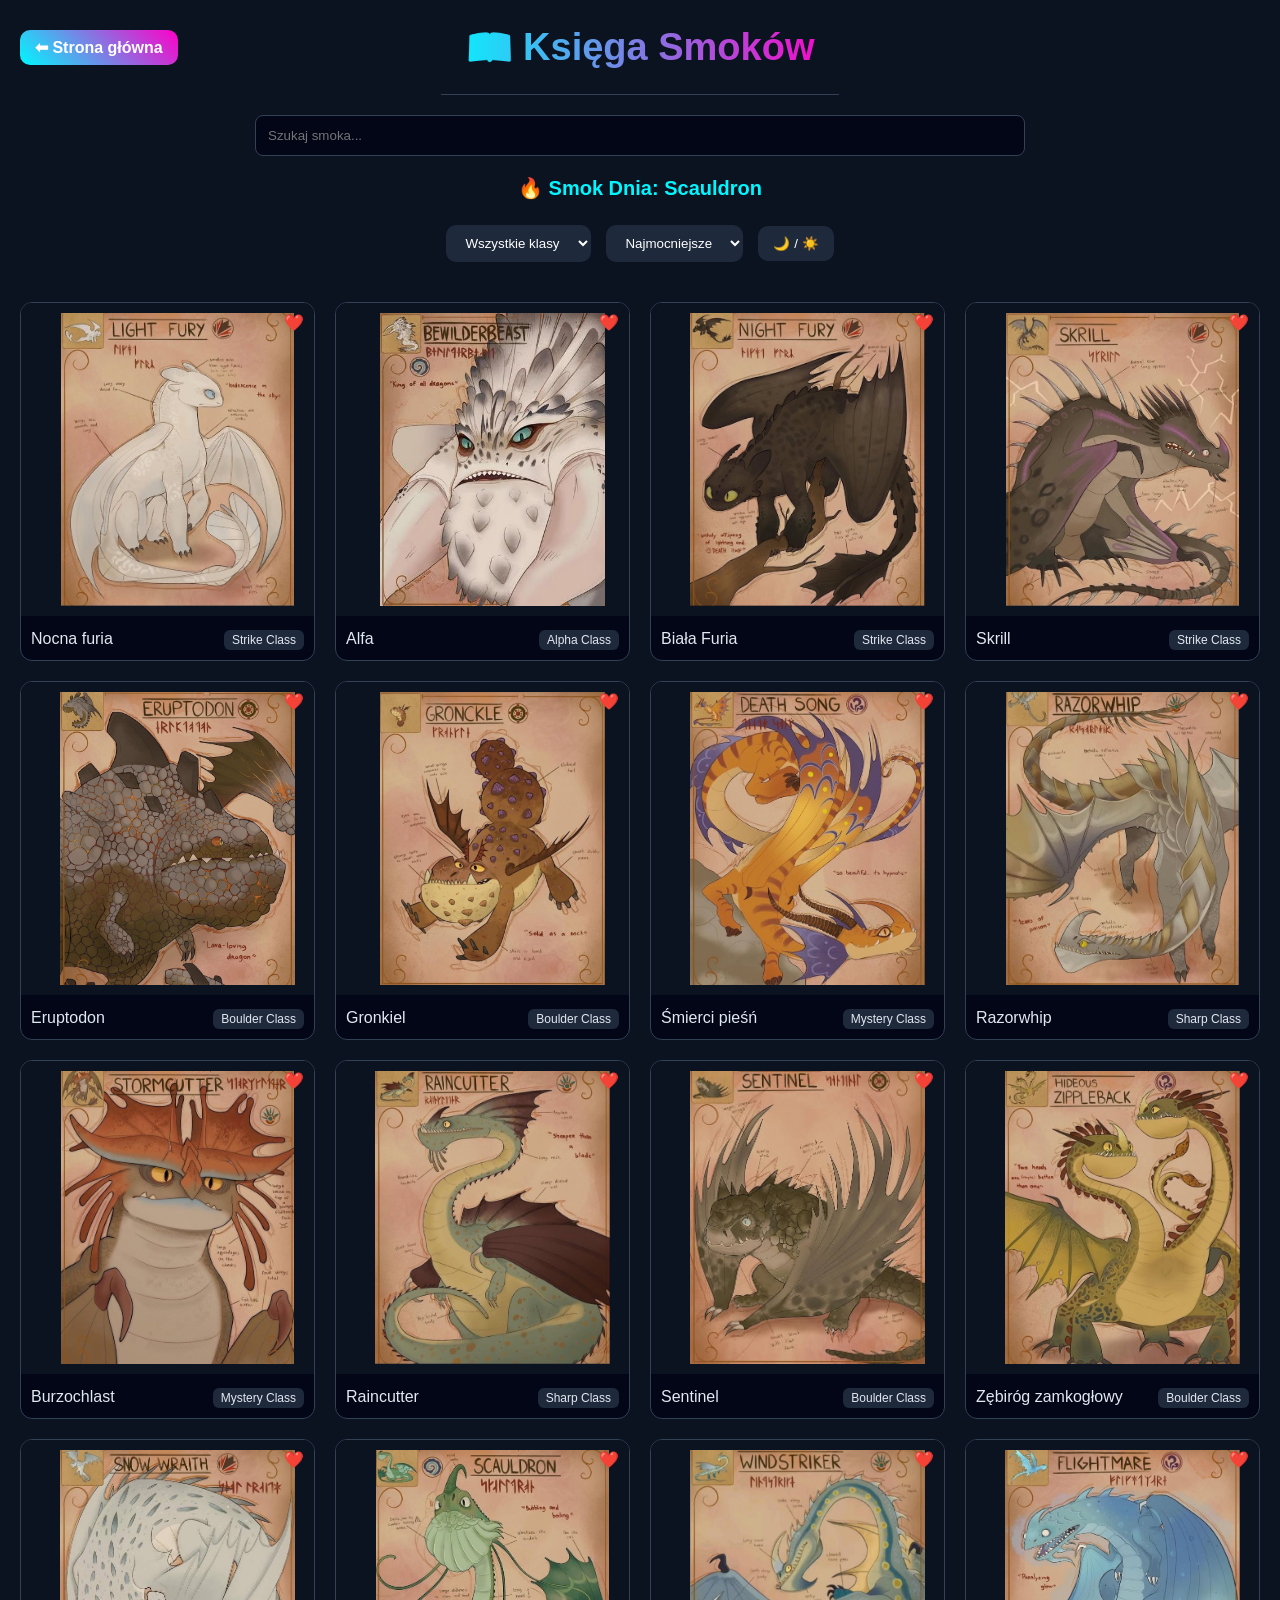
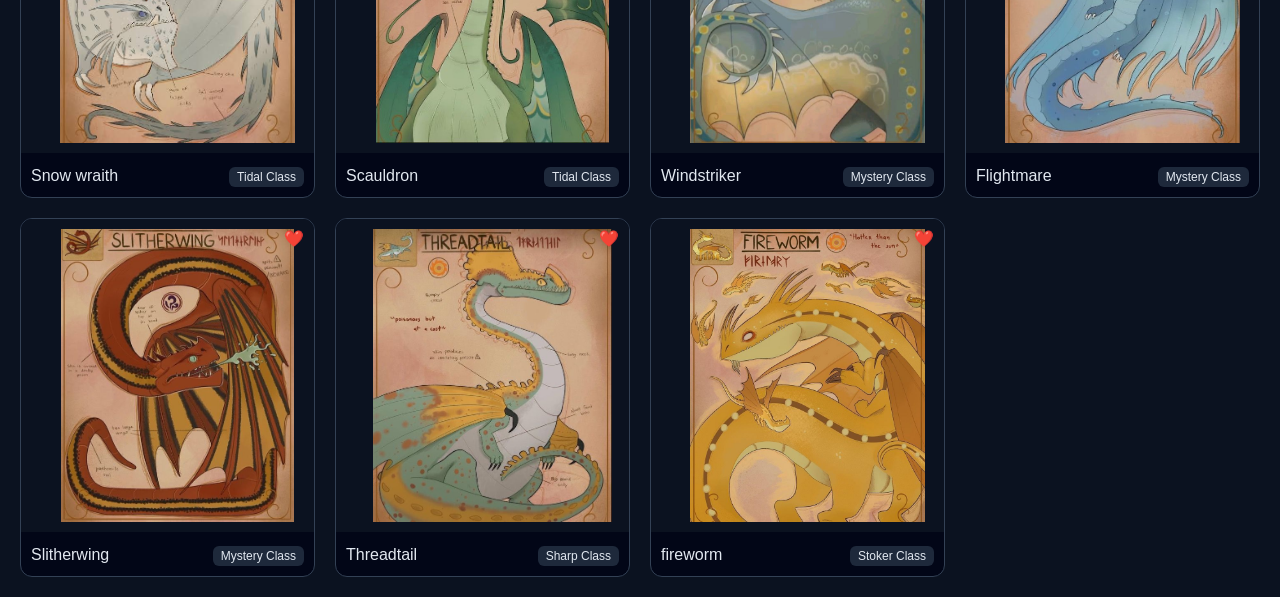
==== smoki.html @ 6b211399 "gfhjjhgfj" ====
<!DOCTYPE html>
<html lang="pl">
<head>
<meta charset="UTF-8">
<meta name="viewport" content="width=device-width, initial-scale=1.0">
<title>Księga Smoków</title>
<link rel="stylesheet" href="style.css">
</head>

<body>

<div class="top-bar">
  <a href="#" class="back-btn" onclick="zamknijKsiege()">⬅ Strona główna</a>
  <header>📖 Księga Smoków</header>
</div>

<div class="search-box">
  <input type="text" id="search" placeholder="Szukaj smoka...">
</div>

<div class="controls">
  <div class="featured-dragon" id="featuredDragon"></div>

  <select id="classFilter">
    <option value="all">Wszystkie klasy</option>
  </select>

  <select id="sortSelect">
    <option value="powerDesc">Najmocniejsze</option>
    <option value="powerAsc">Najsłabsze</option>
    <option value="nameAsc">A-Z</option>
  </select>

  <button onclick="toggleTheme()" class="theme-btn">
    🌙 / ☀️
  </button>
</div>

<div class="container" id="container"></div>

<script src="smoki.js"></script>

<script>
const container = document.getElementById("container");

/* MOTYW */
if(localStorage.getItem("theme") === "light"){
  document.body.classList.add("light-theme");
}

/* KLASY */
const classes = [...new Set(smoki.map(s => s.typ))];
classes.forEach(cls => {
  document.getElementById("classFilter").innerHTML +=
    `<option value="${cls}">${cls}</option>`;
});

/* SMOK DNIA */
const dragonOfDay = smoki[new Date().getDate() % smoki.length];
document.getElementById("featuredDragon").innerHTML =
  `🔥 Smok Dnia: ${dragonOfDay.nazwa}`;

/* RENDER */
function renderDragons(){

  container.innerHTML = "";

  let filtered = [...smoki];

  const filter = document.getElementById("classFilter").value;
  const sort = document.getElementById("sortSelect").value;
  const search = document.getElementById("search").value.toLowerCase();

  if(filter !== "all"){
    filtered = filtered.filter(s => s.typ === filter);
  }

  filtered = filtered.filter(s =>
    s.nazwa.toLowerCase().includes(search)
  );

  if(sort === "powerDesc"){
    filtered.sort((a,b)=>b.moc-a.moc);
  }

  if(sort === "powerAsc"){
    filtered.sort((a,b)=>a.moc-b.moc);
  }

  if(sort === "nameAsc"){
    filtered.sort((a,b)=>a.nazwa.localeCompare(b.nazwa));
  }

  filtered.forEach(smok => {

    const div = document.createElement("div");
    div.className = "dragon-card";
    div.dataset.name = smok.nazwa;

    div.innerHTML = `
      <div class="fav ${localStorage.getItem(smok.nazwa) ? "active" : ""}">❤️</div>

      <img src="${smok.zdjecie}">

      <div class="card-top">
        <div class="dragon-name">${smok.nazwa}</div>
        <div class="badge">${smok.typ}</div>
      </div>

      <div class="dragon-info">

        <div class="section">⚔️ ${smok.atak}</div>
        <div class="section">🍖 ${smok.pokarm}</div>

        <div class="section">
          📊 Moc: <strong>${smok.moc}/100</strong>
          <div class="power-bar">
            <div class="power-fill" style="width:${smok.moc}%"></div>
          </div>
        </div>

        <div class="section">
          ⭐ Ocena:
          <div class="stars">
            ${[1,2,3,4,5].map(i => `
              <span class="star ${i <= (localStorage.getItem("rating_"+smok.nazwa)||0) ? "active" : ""}" data-rating="${i}">
                ★
              </span>
            `).join("")}
          </div>
        </div>

      </div>
    `;

    container.appendChild(div);
  });

  addEvents();
}

/* EVENTY */
function addEvents(){

  document.querySelectorAll(".dragon-card").forEach(card => {
    card.addEventListener("click", () => {
      card.classList.toggle("active");
    });
  });

  document.querySelectorAll(".fav").forEach(fav => {
    fav.addEventListener("click", e => {
      e.stopPropagation();

      const card = fav.closest(".dragon-card");
      const name = card.dataset.name;

      fav.classList.toggle("active");

      if(fav.classList.contains("active")){
        localStorage.setItem(name,"1");
      }else{
        localStorage.removeItem(name);
      }
    });
  });

  document.querySelectorAll(".star").forEach(star => {
    star.addEventListener("click", e => {
      e.stopPropagation();

      const rating = star.dataset.rating;
      const card = star.closest(".dragon-card");
      const name = card.dataset.name;

      localStorage.setItem("rating_"+name,rating);

      renderDragons();
    });
  });
}

/* SEARCH/FILTER/SORT */
document.getElementById("search").addEventListener("input", renderDragons);
document.getElementById("sortSelect").addEventListener("change", renderDragons);
document.getElementById("classFilter").addEventListener("change", renderDragons);

/* THEME */
function toggleTheme(){
  document.body.classList.toggle("light-theme");

  localStorage.setItem(
    "theme",
    document.body.classList.contains("light-theme")
      ? "light"
      : "dark"
  );
}

/* POWRÓT */
function zamknijKsiege(){
  document.body.classList.add("zamkniecie");

  setTimeout(()=>{
    window.location.href = "index.html";
  },600);
}

/* OTWIERANIE */
window.addEventListener("load",()=>{
  document.body.classList.add("otwieranie");
});

renderDragons();
</script>

</body>
</html>
---- style.css ----
body {
  margin: 0;
  font-family: 'Segoe UI', Arial;
  background: #0b1220;
  color: #e2e8f0;
  transform-style: preserve-3d;
}

/* HEADER */
header {
  text-align: center;
  padding: 25px;
  font-size: 38px;
  font-weight: bold;
  border-bottom: 1px solid #334155;
  background: linear-gradient(90deg, #00f7ff, #ff00c8);
  -webkit-background-clip: text;
  color: transparent;
}

/* SEARCH */
.search-box {
  text-align: center;
  margin: 20px;
}

.search-box input {
  padding: 12px;
  width: 60%;
  border-radius: 8px;
  border: 1px solid #334155;
  background: #020617;
  color: white;
}

/* CONTROLS */
.controls{
  display:flex;
  flex-wrap:wrap;
  gap:15px;
  justify-content:center;
  align-items:center;
  margin:20px;
}

.controls select,
.theme-btn{
  padding:10px 15px;
  border:none;
  border-radius:10px;
  background:#1e293b;
  color:white;
  cursor:pointer;
  transition:0.3s;
}

.controls select:hover,
.theme-btn:hover{
  transform: scale(1.05);
}

/* SMOK DNIA */
.featured-dragon{
  width:100%;
  text-align:center;
  font-size:20px;
  font-weight:bold;
  color:#00f7ff;
  margin-bottom:10px;
}

/* CONTAINER */
.container {
  display: grid;
  grid-template-columns: repeat(auto-fit, minmax(260px, 1fr));
  gap: 20px;
  padding: 20px;
}

/* CARD */
.dragon-card {
  background: #020617;
  border: 1px solid #334155;
  border-radius: 12px;
  overflow: hidden;
  cursor: pointer;
  transition: 0.3s;
  position: relative;
}

.dragon-card:hover {
  transform: translateY(-5px);
  box-shadow: 0 0 15px #00f7ff33;
}

/* IMAGE */
.dragon-card img {
  width: 100%;
  aspect-ratio: 1 / 1;
  object-fit: contain;
  padding: 10px;
  background: #0b1220;
}

/* TOP */
.card-top {
  padding: 10px;
  display: flex;
  justify-content: space-between;
}

.badge {
  background: #1e293b;
  padding: 3px 8px;
  border-radius: 6px;
  font-size: 12px;
}

/* FAVORITE */
.fav {
  position: absolute;
  top: 10px;
  right: 10px;
  cursor: pointer;
  transition: 0.3s;
}

.fav.active {
  color: red;
  transform: scale(1.2);
}

/* INFO */
.dragon-info {
  max-height: 0;
  overflow: hidden;
  transition: 0.4s;
  padding: 0 10px;
}

.dragon-card.active .dragon-info {
  max-height: 500px;
}

/* SECTION */
.section {
  margin: 10px 0;
  padding: 10px;
  background: #0f172a;
  border-radius: 8px;
}

/* POWER BAR */
.power-bar {
  height: 8px;
  background: #1e293b;
  border-radius: 5px;
  overflow: hidden;
}

.power-fill {
  height: 100%;
  background: linear-gradient(90deg, #00f7ff, #ff00c8);
  transition: width 0.8s ease;
}

/* STARS */
.stars {
  display: flex;
  gap: 5px;
}

.star {
  cursor: pointer;
  color: gray;
  transition: 0.2s;
}

.star:hover {
  transform: scale(1.2);
}

.star.active {
  color: gold;
}

/* TOP BAR */
.top-bar{
  display: flex;
  align-items: center;
  justify-content: center;
  position: relative;
}

/* BACK BUTTON */
.back-btn{
  position: absolute;
  left: 20px;
  padding: 8px 15px;
  border-radius: 10px;
  background: linear-gradient(45deg,#00f7ff,#ff00c8);
  color: white;
  text-decoration: none;
  font-weight: bold;
  transition: 0.3s;
}

.back-btn:hover{
  transform: scale(1.1);
  box-shadow: 0 0 10px #00f7ff, 0 0 20px #ff00c8;
}

/* ANIMACJE OTWIERANIA/ZAMYKANIA */
body.zamkniecie {
  animation: zamknij 0.6s forwards;
  transform-origin: left;
}

@keyframes zamknij {
  0% { transform: perspective(1000px) rotateY(0deg); opacity: 1; }
  100% { transform: perspective(1000px) rotateY(-90deg); opacity: 0; }
}

body.otwieranie {
  animation: otworz 0.6s forwards;
  transform-origin: left;
}

@keyframes otworz {
  0% { transform: perspective(1000px) rotateY(-90deg); opacity: 0; }
  100% { transform: perspective(1000px) rotateY(0deg); opacity: 1; }
}

/* LIGHT MODE */
body.light-theme{
  background:#f1f5f9;
  color:#0f172a;
}

body.light-theme .dragon-card{
  background:white;
  border-color:#cbd5e1;
}

body.light-theme .section{
  background:#e2e8f0;
}

body.light-theme .search-box input{
  background:white;
  color:black;
}

body.light-theme .controls select,
body.light-theme .theme-btn{
  background:#cbd5e1;
  color:#0f172a;
}
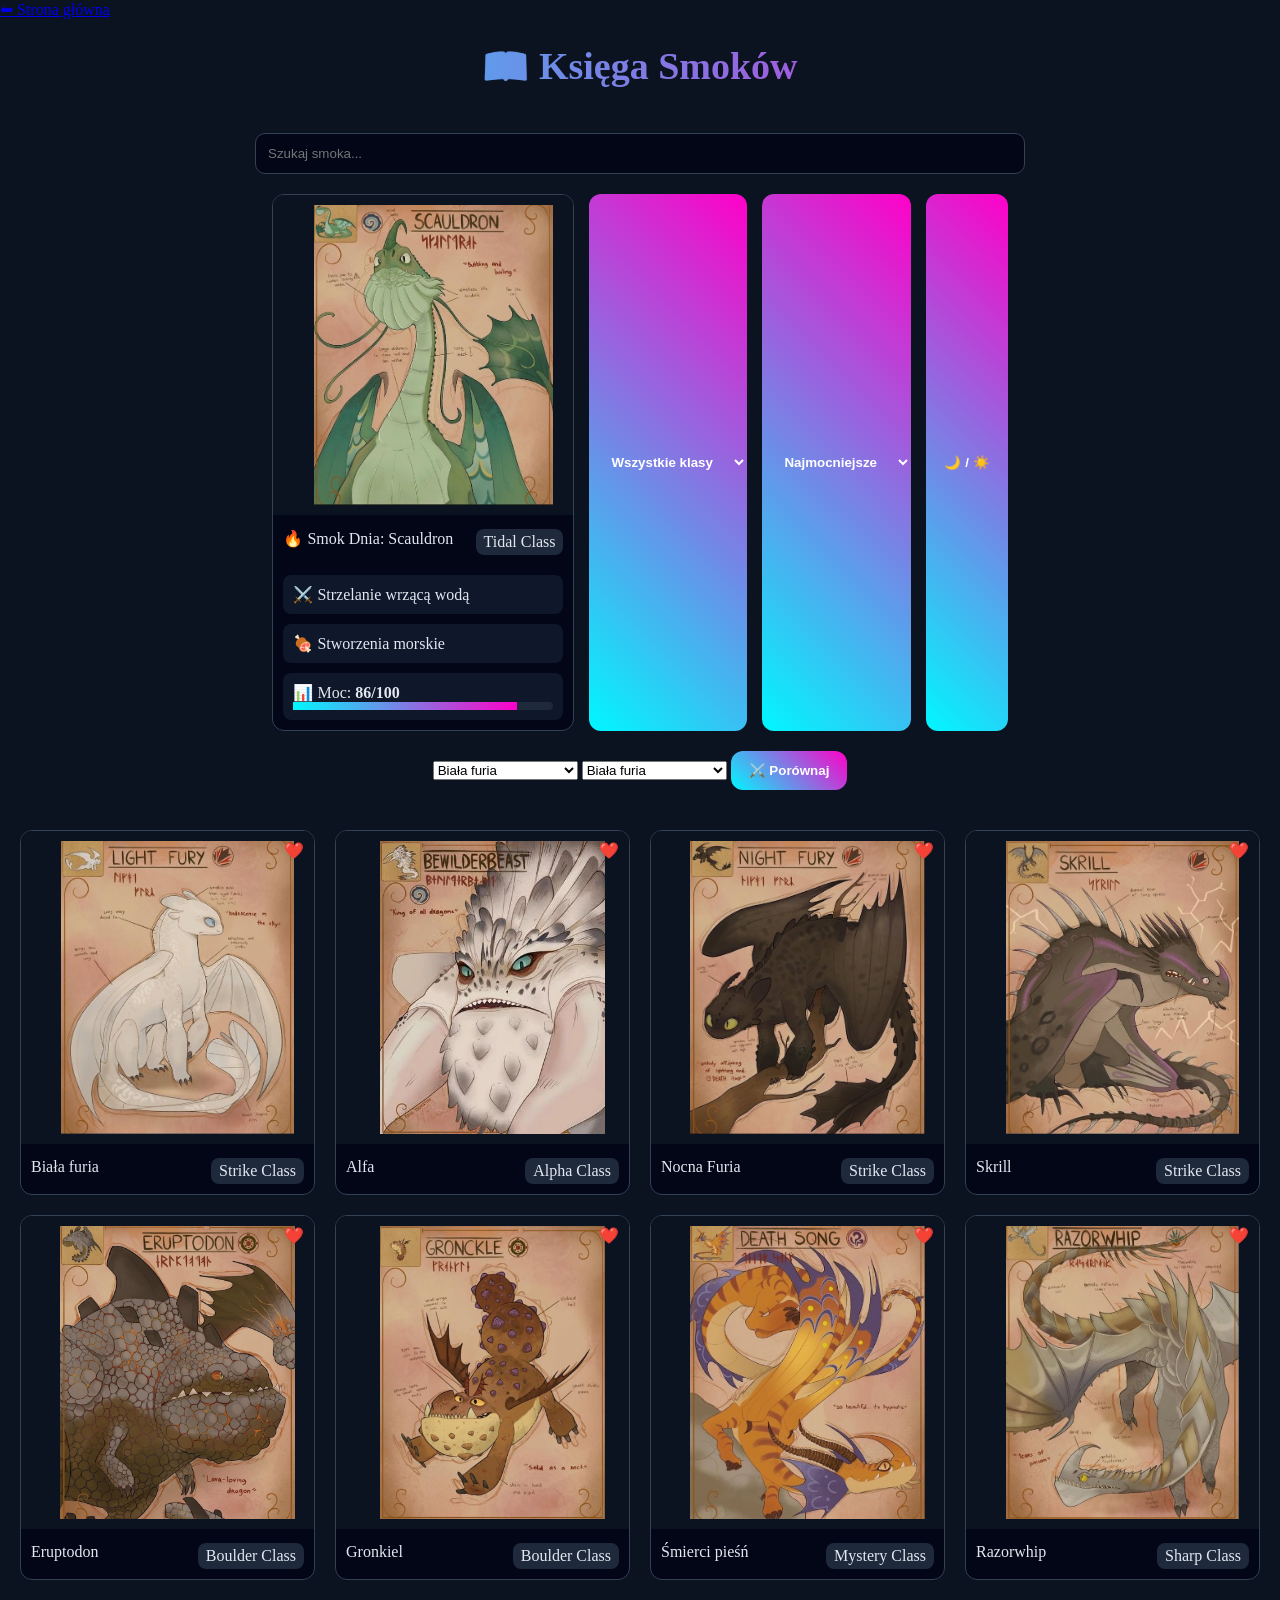
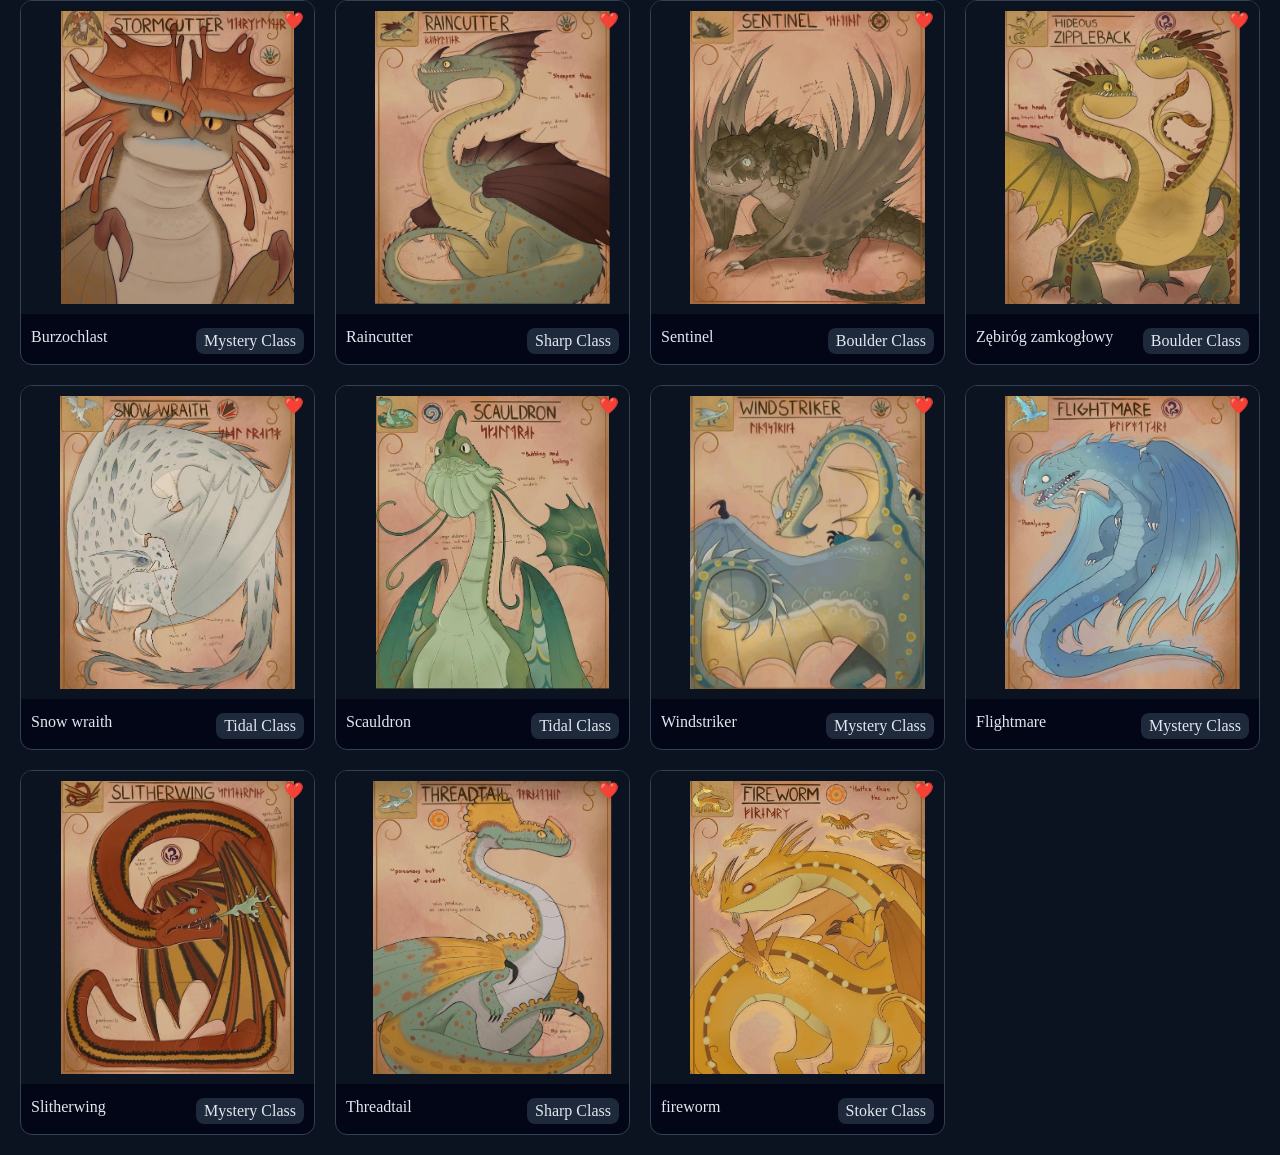
==== commit 39ce9e6a: "earfs" ====
--- a/smoki.html
+++ b/smoki.html
@@ -18,8 +18,10 @@
   <input type="text" id="search" placeholder="Szukaj smoka...">
 </div>
 
+<!-- CONTROLS -->
 <div class="controls">
-  <div class="featured-dragon" id="featuredDragon"></div>
+
+  <div id="featuredDragon"></div>
 
   <select id="classFilter">
     <option value="all">Wszystkie klasy</option>
@@ -31,9 +33,16 @@
     <option value="nameAsc">A-Z</option>
   </select>
 
-  <button onclick="toggleTheme()" class="theme-btn">
-    🌙 / ☀️
-  </button>
+  <button class="theme-btn" onclick="toggleTheme()">🌙 / ☀️</button>
+
+</div>
+
+<!-- PORÓWNYWARKA -->
+<div class="compare-box">
+  <select id="dragon1"></select>
+  <select id="dragon2"></select>
+  <button onclick="compareDragons()">⚔️ Porównaj</button>
+  <div id="compareResult"></div>
 </div>
 
 <div class="container" id="container"></div>
@@ -43,91 +52,95 @@
 <script>
 const container = document.getElementById("container");
 
-/* MOTYW */
-if(localStorage.getItem("theme") === "light"){
-  document.body.classList.add("light-theme");
-}
-
-/* KLASY */
+/* CLASSES */
 const classes = [...new Set(smoki.map(s => s.typ))];
-classes.forEach(cls => {
+classes.forEach(c => {
   document.getElementById("classFilter").innerHTML +=
-    `<option value="${cls}">${cls}</option>`;
+    `<option value="${c}">${c}</option>`;
 });
 
 /* SMOK DNIA */
-const dragonOfDay = smoki[new Date().getDate() % smoki.length];
-document.getElementById("featuredDragon").innerHTML =
-  `🔥 Smok Dnia: ${dragonOfDay.nazwa}`;
+function renderDragonOfDay(){
+  const d = smoki[new Date().getDate() % smoki.length];
+
+  document.getElementById("featuredDragon").innerHTML = `
+    <div class="dragon-card active featured">
+
+      <img src="${d.zdjecie}">
+
+      <div class="card-top">
+        <div class="dragon-name">🔥 Smok Dnia: ${d.nazwa}</div>
+        <div class="badge">${d.typ}</div>
+      </div>
+
+      <div class="dragon-info" style="max-height:400px;">
+        <div class="section">⚔️ ${d.atak}</div>
+        <div class="section">🍖 ${d.pokarm}</div>
+        <div class="section">📊 Moc: <strong>${d.moc}/100</strong>
+          <div class="power-bar">
+            <div class="power-fill" style="width:${d.moc}%"></div>
+          </div>
+        </div>
+      </div>
+
+    </div>
+  `;
+}
 
 /* RENDER */
-function renderDragons(){
+function render(){
 
   container.innerHTML = "";
 
-  let filtered = [...smoki];
+  let data = [...smoki];
 
   const filter = document.getElementById("classFilter").value;
   const sort = document.getElementById("sortSelect").value;
   const search = document.getElementById("search").value.toLowerCase();
 
   if(filter !== "all"){
-    filtered = filtered.filter(s => s.typ === filter);
+    data = data.filter(s => s.typ === filter);
   }
 
-  filtered = filtered.filter(s =>
-    s.nazwa.toLowerCase().includes(search)
-  );
-
-  if(sort === "powerDesc"){
-    filtered.sort((a,b)=>b.moc-a.moc);
-  }
-
-  if(sort === "powerAsc"){
-    filtered.sort((a,b)=>a.moc-b.moc);
-  }
-
-  if(sort === "nameAsc"){
-    filtered.sort((a,b)=>a.nazwa.localeCompare(b.nazwa));
-  }
-
-  filtered.forEach(smok => {
+  data = data.filter(s => s.nazwa.toLowerCase().includes(search));
+
+  if(sort === "powerDesc") data.sort((a,b)=>b.moc-a.moc);
+  if(sort === "powerAsc") data.sort((a,b)=>a.moc-b.moc);
+  if(sort === "nameAsc") data.sort((a,b)=>a.nazwa.localeCompare(b.nazwa));
+
+  data.forEach(s => {
 
     const div = document.createElement("div");
     div.className = "dragon-card";
-    div.dataset.name = smok.nazwa;
+    div.dataset.name = s.nazwa;
 
     div.innerHTML = `
-      <div class="fav ${localStorage.getItem(smok.nazwa) ? "active" : ""}">❤️</div>
-
-      <img src="${smok.zdjecie}">
+      <div class="fav ${localStorage.getItem(s.nazwa)?'active':''}">❤️</div>
+
+      <img src="${s.zdjecie}">
 
       <div class="card-top">
-        <div class="dragon-name">${smok.nazwa}</div>
-        <div class="badge">${smok.typ}</div>
+        <div class="dragon-name">${s.nazwa}</div>
+        <div class="badge">${s.typ}</div>
       </div>
 
       <div class="dragon-info">
 
-        <div class="section">⚔️ ${smok.atak}</div>
-        <div class="section">🍖 ${smok.pokarm}</div>
+        <div class="section">⚔️ ${s.atak}</div>
+        <div class="section">🍖 ${s.pokarm}</div>
 
         <div class="section">
-          📊 Moc: <strong>${smok.moc}/100</strong>
+          📊 Moc: <strong>${s.moc}/100</strong>
           <div class="power-bar">
-            <div class="power-fill" style="width:${smok.moc}%"></div>
+            <div class="power-fill" style="width:${s.moc}%"></div>
           </div>
         </div>
 
-        <div class="section">
+        <div class="section stars">
           ⭐ Ocena:
-          <div class="stars">
-            ${[1,2,3,4,5].map(i => `
-              <span class="star ${i <= (localStorage.getItem("rating_"+smok.nazwa)||0) ? "active" : ""}" data-rating="${i}">
-                ★
-              </span>
-            `).join("")}
-          </div>
+          ${[1,2,3,4,5].map(i=>`
+            <span class="star ${i <= (localStorage.getItem("r_"+s.nazwa)||0)?'active':''}" data-r="${i}">★</span>
+          `).join("")}
         </div>
 
       </div>
@@ -137,81 +150,77 @@
   });
 
   addEvents();
-}
-
-/* EVENTY */
+  fillCompare();
+}
+
+/* EVENTS */
 function addEvents(){
 
-  document.querySelectorAll(".dragon-card").forEach(card => {
-    card.addEventListener("click", () => {
-      card.classList.toggle("active");
-    });
-  });
-
-  document.querySelectorAll(".fav").forEach(fav => {
-    fav.addEventListener("click", e => {
+  document.querySelectorAll(".dragon-card").forEach(c=>{
+    c.addEventListener("click",()=>c.classList.toggle("active"));
+  });
+
+  document.querySelectorAll(".fav").forEach(f=>{
+    f.onclick = e=>{
       e.stopPropagation();
-
-      const card = fav.closest(".dragon-card");
-      const name = card.dataset.name;
-
-      fav.classList.toggle("active");
-
-      if(fav.classList.contains("active")){
-        localStorage.setItem(name,"1");
-      }else{
-        localStorage.removeItem(name);
-      }
-    });
-  });
-
-  document.querySelectorAll(".star").forEach(star => {
-    star.addEventListener("click", e => {
+      const n = f.closest(".dragon-card").dataset.name;
+      f.classList.toggle("active");
+      localStorage.getItem(n)
+        ? localStorage.removeItem(n)
+        : localStorage.setItem(n,"1");
+    };
+  });
+
+  document.querySelectorAll(".star").forEach(s=>{
+    s.onclick = e=>{
       e.stopPropagation();
-
-      const rating = star.dataset.rating;
-      const card = star.closest(".dragon-card");
-      const name = card.dataset.name;
-
-      localStorage.setItem("rating_"+name,rating);
-
-      renderDragons();
-    });
-  });
-}
-
-/* SEARCH/FILTER/SORT */
-document.getElementById("search").addEventListener("input", renderDragons);
-document.getElementById("sortSelect").addEventListener("change", renderDragons);
-document.getElementById("classFilter").addEventListener("change", renderDragons);
+      const r = s.dataset.r;
+      const n = s.closest(".dragon-card").dataset.name;
+      localStorage.setItem("r_"+n,r);
+      render();
+    };
+  });
+}
+
+/* COMPARE */
+function fillCompare(){
+  const a=document.getElementById("dragon1");
+  const b=document.getElementById("dragon2");
+
+  a.innerHTML=b.innerHTML="";
+
+  smoki.forEach(s=>{
+    a.innerHTML+=`<option>${s.nazwa}</option>`;
+    b.innerHTML+=`<option>${s.nazwa}</option>`;
+  });
+}
+
+function compareDragons(){
+
+  const a = smoki.find(s=>s.nazwa==dragon1.value);
+  const b = smoki.find(s=>s.nazwa==dragon2.value);
+
+  const w = a.moc>b.moc?a:b;
+
+  document.getElementById("compareResult").innerHTML=`
+    🥇 Wygrywa: <b>${w.nazwa}</b><br>
+    ${a.nazwa}: ${a.moc} vs ${b.nazwa}: ${b.moc}
+  `;
+}
+
+/* CONTROLS */
+search.oninput=render;
+classFilter.onchange=render;
+sortSelect.onchange=render;
 
 /* THEME */
 function toggleTheme(){
-  document.body.classList.toggle("light-theme");
-
-  localStorage.setItem(
-    "theme",
-    document.body.classList.contains("light-theme")
-      ? "light"
-      : "dark"
-  );
-}
-
-/* POWRÓT */
-function zamknijKsiege(){
-  document.body.classList.add("zamkniecie");
-
-  setTimeout(()=>{
-    window.location.href = "index.html";
-  },600);
-}
-
-/* OTWIERANIE */
-window.addEventListener("load",()=>{
-  document.body.classList.add("otwieranie");
-});
-
-renderDragons();
+  document.body.classList.toggle("light");
+}
+
+/* START */
+renderDragonOfDay();
+render();
 </script>
 
 </body>
--- a/style.css
+++ b/style.css
@@ -1,9 +1,8 @@
 body {
   margin: 0;
-  font-family: 'Segoe UI', Arial;
+  font-family: 'Segoe UI';
   background: #0b1220;
   color: #e2e8f0;
-  transform-style: preserve-3d;
 }
 
 /* HEADER */
@@ -12,247 +11,177 @@
   padding: 25px;
   font-size: 38px;
   font-weight: bold;
-  border-bottom: 1px solid #334155;
-  background: linear-gradient(90deg, #00f7ff, #ff00c8);
-  -webkit-background-clip: text;
-  color: transparent;
+  background: linear-gradient(90deg,#00f7ff,#ff00c8);
+  -webkit-background-clip:text;
+  color:transparent;
 }
 
 /* SEARCH */
 .search-box {
-  text-align: center;
-  margin: 20px;
+  text-align:center;
+  margin:20px;
 }
 
 .search-box input {
-  padding: 12px;
-  width: 60%;
-  border-radius: 8px;
-  border: 1px solid #334155;
-  background: #020617;
-  color: white;
+  padding:12px;
+  width:60%;
+  border-radius:10px;
+  background:#020617;
+  color:white;
+  border:1px solid #334155;
 }
 
 /* CONTROLS */
-.controls{
+.controls {
   display:flex;
   flex-wrap:wrap;
+  justify-content:center;
   gap:15px;
-  justify-content:center;
-  align-items:center;
-  margin:20px;
+  margin:10px;
 }
 
 .controls select,
-.theme-btn{
-  padding:10px 15px;
+.theme-btn,
+.compare-box button {
+  padding:12px 18px;
   border:none;
-  border-radius:10px;
-  background:#1e293b;
+  border-radius:12px;
+  background:linear-gradient(45deg,#00f7ff,#ff00c8);
   color:white;
+  font-weight:bold;
   cursor:pointer;
   transition:0.3s;
 }
 
 .controls select:hover,
-.theme-btn:hover{
-  transform: scale(1.05);
+.theme-btn:hover,
+.compare-box button:hover {
+  transform:scale(1.08);
 }
 
-/* SMOK DNIA */
-.featured-dragon{
-  width:100%;
+/* COMPARE */
+.compare-box {
   text-align:center;
-  font-size:20px;
-  font-weight:bold;
-  color:#00f7ff;
-  margin-bottom:10px;
+  margin:20px;
 }
 
-/* CONTAINER */
+#compareResult {
+  margin-top:10px;
+}
+
+/* GRID */
 .container {
-  display: grid;
-  grid-template-columns: repeat(auto-fit, minmax(260px, 1fr));
-  gap: 20px;
-  padding: 20px;
+  display:grid;
+  grid-template-columns:repeat(auto-fit,minmax(260px,1fr));
+  gap:20px;
+  padding:20px;
 }
 
 /* CARD */
 .dragon-card {
-  background: #020617;
-  border: 1px solid #334155;
-  border-radius: 12px;
-  overflow: hidden;
-  cursor: pointer;
-  transition: 0.3s;
-  position: relative;
+  background:#020617;
+  border:1px solid #334155;
+  border-radius:12px;
+  overflow:hidden;
+  cursor:pointer;
+  transition:0.3s;
+  position:relative;
 }
 
 .dragon-card:hover {
-  transform: translateY(-5px);
-  box-shadow: 0 0 15px #00f7ff33;
+  transform:translateY(-5px);
+  box-shadow:0 0 15px #00f7ff33;
 }
 
-/* IMAGE */
 .dragon-card img {
-  width: 100%;
-  aspect-ratio: 1 / 1;
-  object-fit: contain;
-  padding: 10px;
-  background: #0b1220;
+  width:100%;
+  aspect-ratio:1;
+  object-fit:contain;
+  padding:10px;
+  background:#0b1220;
 }
 
-/* TOP */
+/* INFO */
 .card-top {
-  padding: 10px;
-  display: flex;
-  justify-content: space-between;
+  display:flex;
+  justify-content:space-between;
+  padding:10px;
 }
 
 .badge {
-  background: #1e293b;
-  padding: 3px 8px;
-  border-radius: 6px;
-  font-size: 12px;
+  background:#1e293b;
+  padding:4px 8px;
+  border-radius:8px;
 }
 
-/* FAVORITE */
+.dragon-info {
+  max-height:0;
+  overflow:hidden;
+  transition:0.4s;
+  padding:0 10px;
+}
+
+.dragon-card.active .dragon-info {
+  max-height:400px;
+}
+
+.section {
+  margin:10px 0;
+  padding:10px;
+  background:#0f172a;
+  border-radius:8px;
+}
+
+/* POWER */
+.power-bar {
+  height:8px;
+  background:#1e293b;
+  border-radius:5px;
+}
+
+.power-fill {
+  height:100%;
+  background:linear-gradient(90deg,#00f7ff,#ff00c8);
+}
+
+/* STARS */
+.star {
+  cursor:pointer;
+  color:gray;
+}
+
+.star.active {
+  color:gold;
+}
+
+/* FAV */
 .fav {
-  position: absolute;
-  top: 10px;
-  right: 10px;
-  cursor: pointer;
-  transition: 0.3s;
+  position:absolute;
+  right:10px;
+  top:10px;
 }
 
 .fav.active {
-  color: red;
-  transform: scale(1.2);
+  color:red;
 }
 
-/* INFO */
-.dragon-info {
-  max-height: 0;
-  overflow: hidden;
-  transition: 0.4s;
-  padding: 0 10px;
-}
-
-.dragon-card.active .dragon-info {
-  max-height: 500px;
-}
-
-/* SECTION */
-.section {
-  margin: 10px 0;
-  padding: 10px;
-  background: #0f172a;
-  border-radius: 8px;
-}
-
-/* POWER BAR */
-.power-bar {
-  height: 8px;
-  background: #1e293b;
-  border-radius: 5px;
-  overflow: hidden;
-}
-
-.power-fill {
-  height: 100%;
-  background: linear-gradient(90deg, #00f7ff, #ff00c8);
-  transition: width 0.8s ease;
-}
-
-/* STARS */
-.stars {
-  display: flex;
-  gap: 5px;
-}
-
-.star {
-  cursor: pointer;
-  color: gray;
-  transition: 0.2s;
-}
-
-.star:hover {
-  transform: scale(1.2);
-}
-
-.star.active {
-  color: gold;
-}
-
-/* TOP BAR */
-.top-bar{
-  display: flex;
-  align-items: center;
-  justify-content: center;
-  position: relative;
-}
-
-/* BACK BUTTON */
-.back-btn{
-  position: absolute;
-  left: 20px;
-  padding: 8px 15px;
-  border-radius: 10px;
-  background: linear-gradient(45deg,#00f7ff,#ff00c8);
-  color: white;
-  text-decoration: none;
-  font-weight: bold;
-  transition: 0.3s;
-}
-
-.back-btn:hover{
-  transform: scale(1.1);
-  box-shadow: 0 0 10px #00f7ff, 0 0 20px #ff00c8;
-}
-
-/* ANIMACJE OTWIERANIA/ZAMYKANIA */
-body.zamkniecie {
-  animation: zamknij 0.6s forwards;
-  transform-origin: left;
-}
-
-@keyframes zamknij {
-  0% { transform: perspective(1000px) rotateY(0deg); opacity: 1; }
-  100% { transform: perspective(1000px) rotateY(-90deg); opacity: 0; }
-}
-
-body.otwieranie {
-  animation: otworz 0.6s forwards;
-  transform-origin: left;
-}
-
-@keyframes otworz {
-  0% { transform: perspective(1000px) rotateY(-90deg); opacity: 0; }
-  100% { transform: perspective(1000px) rotateY(0deg); opacity: 1; }
+/* FEATURED */
+.featured {
+  max-width:300px;
+  margin:auto;
 }
 
 /* LIGHT MODE */
-body.light-theme{
+body.light {
   background:#f1f5f9;
   color:#0f172a;
 }
 
-body.light-theme .dragon-card{
+body.light .dragon-card {
   background:white;
   border-color:#cbd5e1;
 }
 
-body.light-theme .section{
+body.light .section {
   background:#e2e8f0;
-}
-
-body.light-theme .search-box input{
-  background:white;
-  color:black;
-}
-
-body.light-theme .controls select,
-body.light-theme .theme-btn{
-  background:#cbd5e1;
-  color:#0f172a;
 }
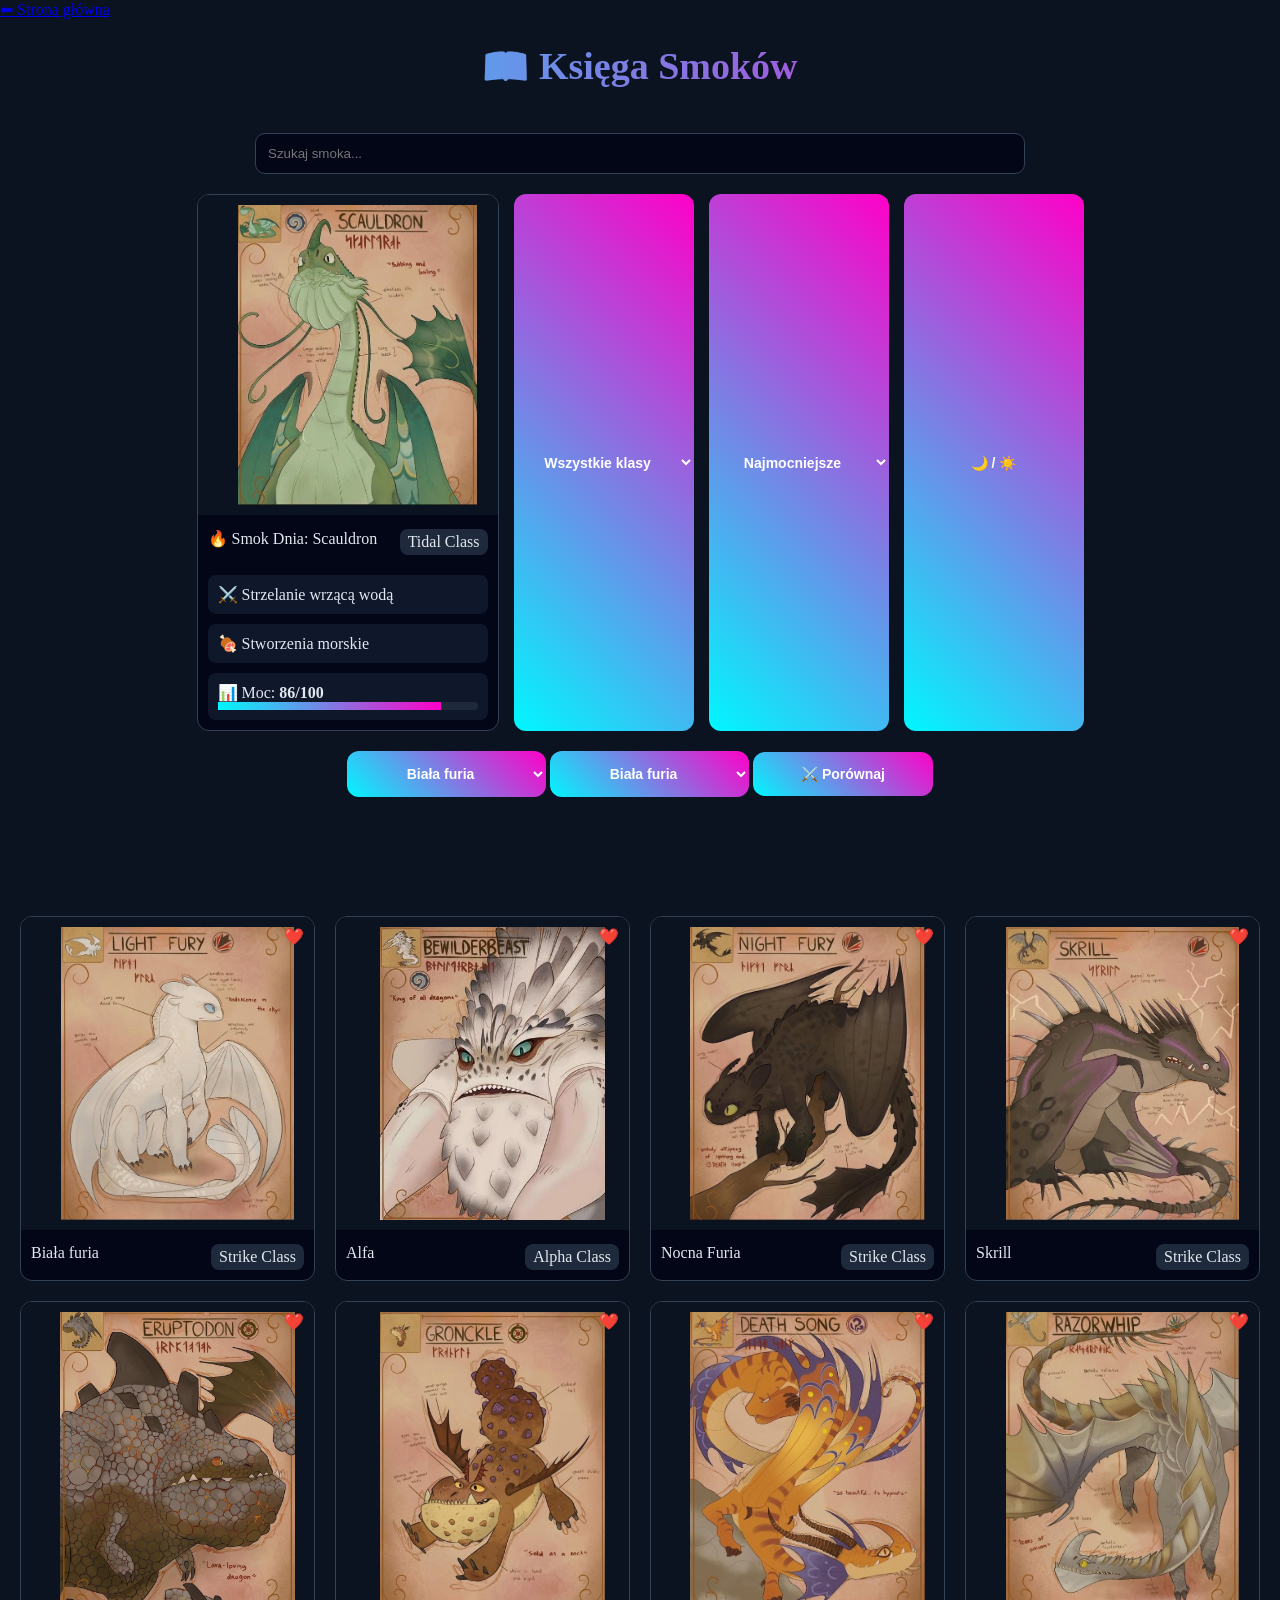
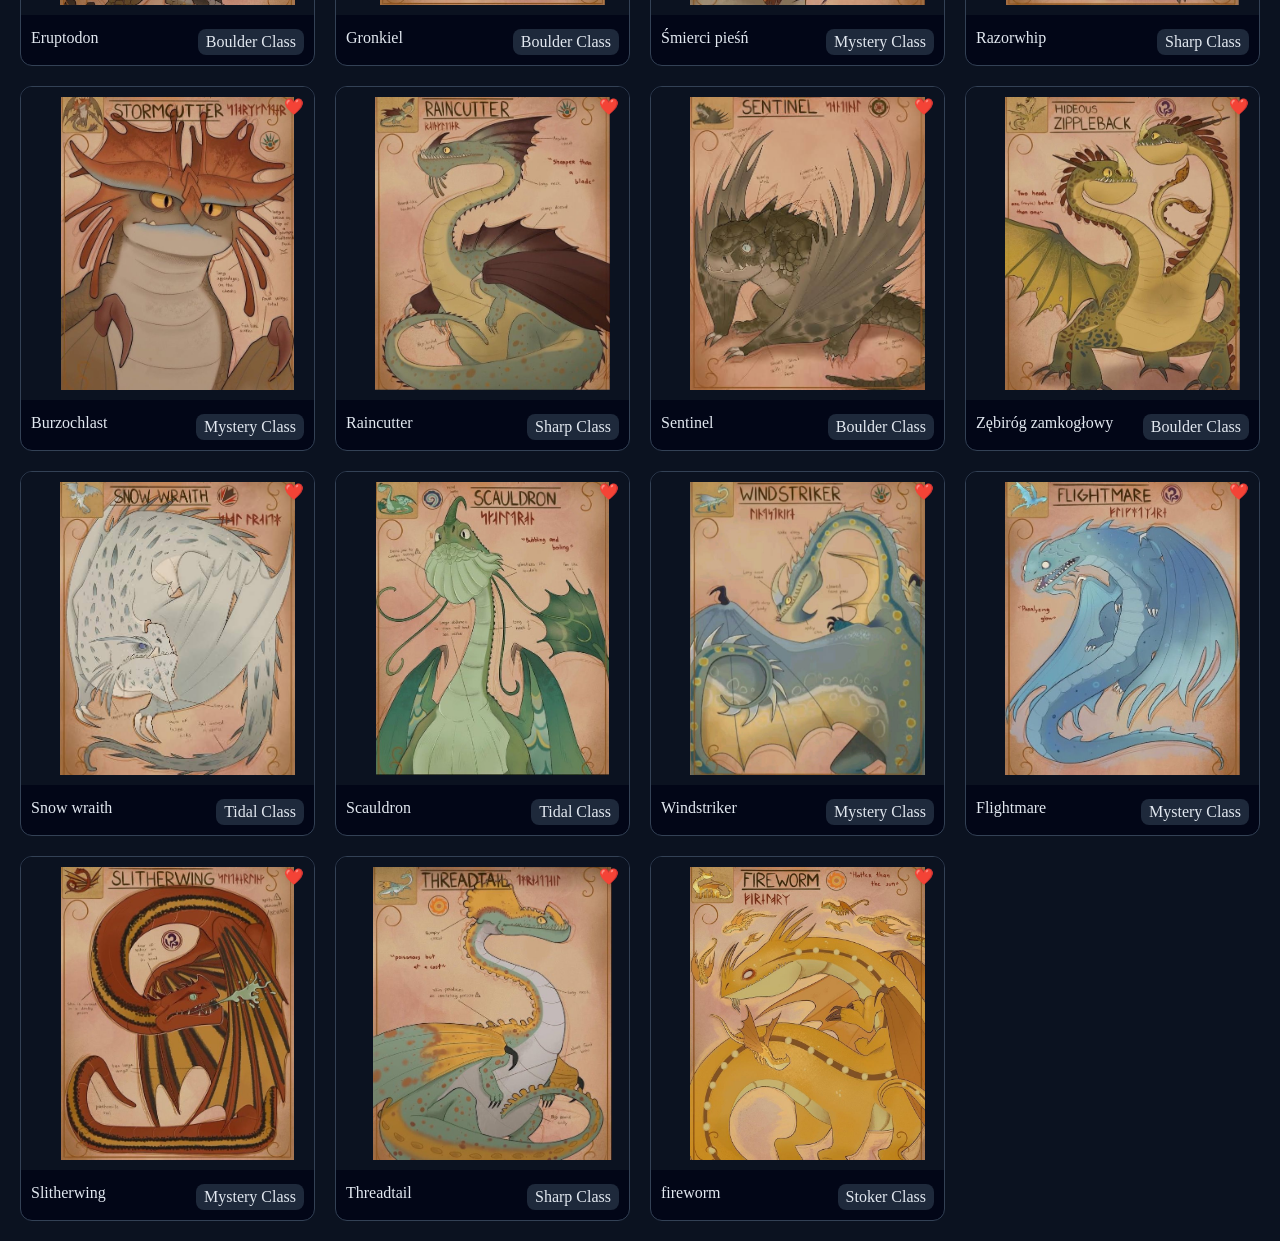
==== commit 94fc5883: "bcvb" ====
--- a/smoki.html
+++ b/smoki.html
@@ -10,7 +10,7 @@
 <body>
 
 <div class="top-bar">
-  <a href="#" class="back-btn" onclick="zamknijKsiege()">⬅ Strona główna</a>
+  <a href="/index.html" class="back-btn" onclick="zamknijKsiege()">⬅ Strona główna</a>
   <header>📖 Księga Smoków</header>
 </div>
 
@@ -18,7 +18,6 @@
   <input type="text" id="search" placeholder="Szukaj smoka...">
 </div>
 
-<!-- CONTROLS -->
 <div class="controls">
 
   <div id="featuredDragon"></div>
@@ -37,11 +36,13 @@
 
 </div>
 
-<!-- PORÓWNYWARKA -->
 <div class="compare-box">
   <select id="dragon1"></select>
   <select id="dragon2"></select>
   <button onclick="compareDragons()">⚔️ Porównaj</button>
+
+  <div id="vsBox">VS</div>
+
   <div id="compareResult"></div>
 </div>
 
@@ -134,13 +135,6 @@
           <div class="power-bar">
             <div class="power-fill" style="width:${s.moc}%"></div>
           </div>
-        </div>
-
-        <div class="section stars">
-          ⭐ Ocena:
-          ${[1,2,3,4,5].map(i=>`
-            <span class="star ${i <= (localStorage.getItem("r_"+s.nazwa)||0)?'active':''}" data-r="${i}">★</span>
-          `).join("")}
         </div>
 
       </div>
@@ -170,16 +164,6 @@
         : localStorage.setItem(n,"1");
     };
   });
-
-  document.querySelectorAll(".star").forEach(s=>{
-    s.onclick = e=>{
-      e.stopPropagation();
-      const r = s.dataset.r;
-      const n = s.closest(".dragon-card").dataset.name;
-      localStorage.setItem("r_"+n,r);
-      render();
-    };
-  });
 }
 
 /* COMPARE */
@@ -195,10 +179,20 @@
   });
 }
 
+/* VS ANIMATION */
 function compareDragons(){
 
   const a = smoki.find(s=>s.nazwa==dragon1.value);
   const b = smoki.find(s=>s.nazwa==dragon2.value);
+
+  const vs = document.getElementById("vsBox");
+  const box = document.querySelector(".compare-box");
+
+  vs.classList.add("active");
+  setTimeout(()=>vs.classList.remove("active"),1200);
+
+  box.classList.add("flash");
+  setTimeout(()=>box.classList.remove("flash"),600);
 
   const w = a.moc>b.moc?a:b;
 
--- a/style.css
+++ b/style.css
@@ -42,8 +42,9 @@
 
 .controls select,
 .theme-btn,
-.compare-box button {
-  padding:12px 18px;
+.compare-box button,
+.compare-box select {
+  padding:14px 20px;
   border:none;
   border-radius:12px;
   background:linear-gradient(45deg,#00f7ff,#ff00c8);
@@ -51,6 +52,9 @@
   font-weight:bold;
   cursor:pointer;
   transition:0.3s;
+  min-width:180px;
+  font-size:14px;
+  text-align:center;
 }
 
 .controls select:hover,
@@ -63,10 +67,60 @@
 .compare-box {
   text-align:center;
   margin:20px;
+  position:relative;
 }
 
 #compareResult {
   margin-top:10px;
+}
+
+/* VS */
+#vsBox{
+  font-size:60px;
+  font-weight:bold;
+  text-align:center;
+  margin:10px 0;
+  color:#ff00c8;
+  opacity:0;
+  transform:scale(0.5);
+  text-shadow:0 0 15px #00f7ff, 0 0 30px #ff00c8;
+  transition:0.3s;
+}
+
+#vsBox.active{
+  opacity:1;
+  transform:scale(1.4);
+  animation: vsPulse 0.8s infinite alternate;
+}
+
+@keyframes vsPulse{
+  0%{
+    transform:scale(1.2);
+    text-shadow:0 0 10px #00f7ff;
+  }
+  100%{
+    transform:scale(1.5);
+    text-shadow:0 0 35px #ff00c8;
+  }
+}
+
+/* FLASH EFFECT */
+.compare-box.flash::before{
+  content:"";
+  position:absolute;
+  left:50%;
+  top:50%;
+  transform:translate(-50%,-50%);
+  width:0;
+  height:0;
+  background:radial-gradient(circle,#00f7ff55,#ff00c800);
+  border-radius:50%;
+  animation: flash 0.6s ease-out;
+}
+
+@keyframes flash{
+  0%{width:0;height:0;opacity:1;}
+  100%{width:400px;height:400px;opacity:0;}
 }
 
 /* GRID */
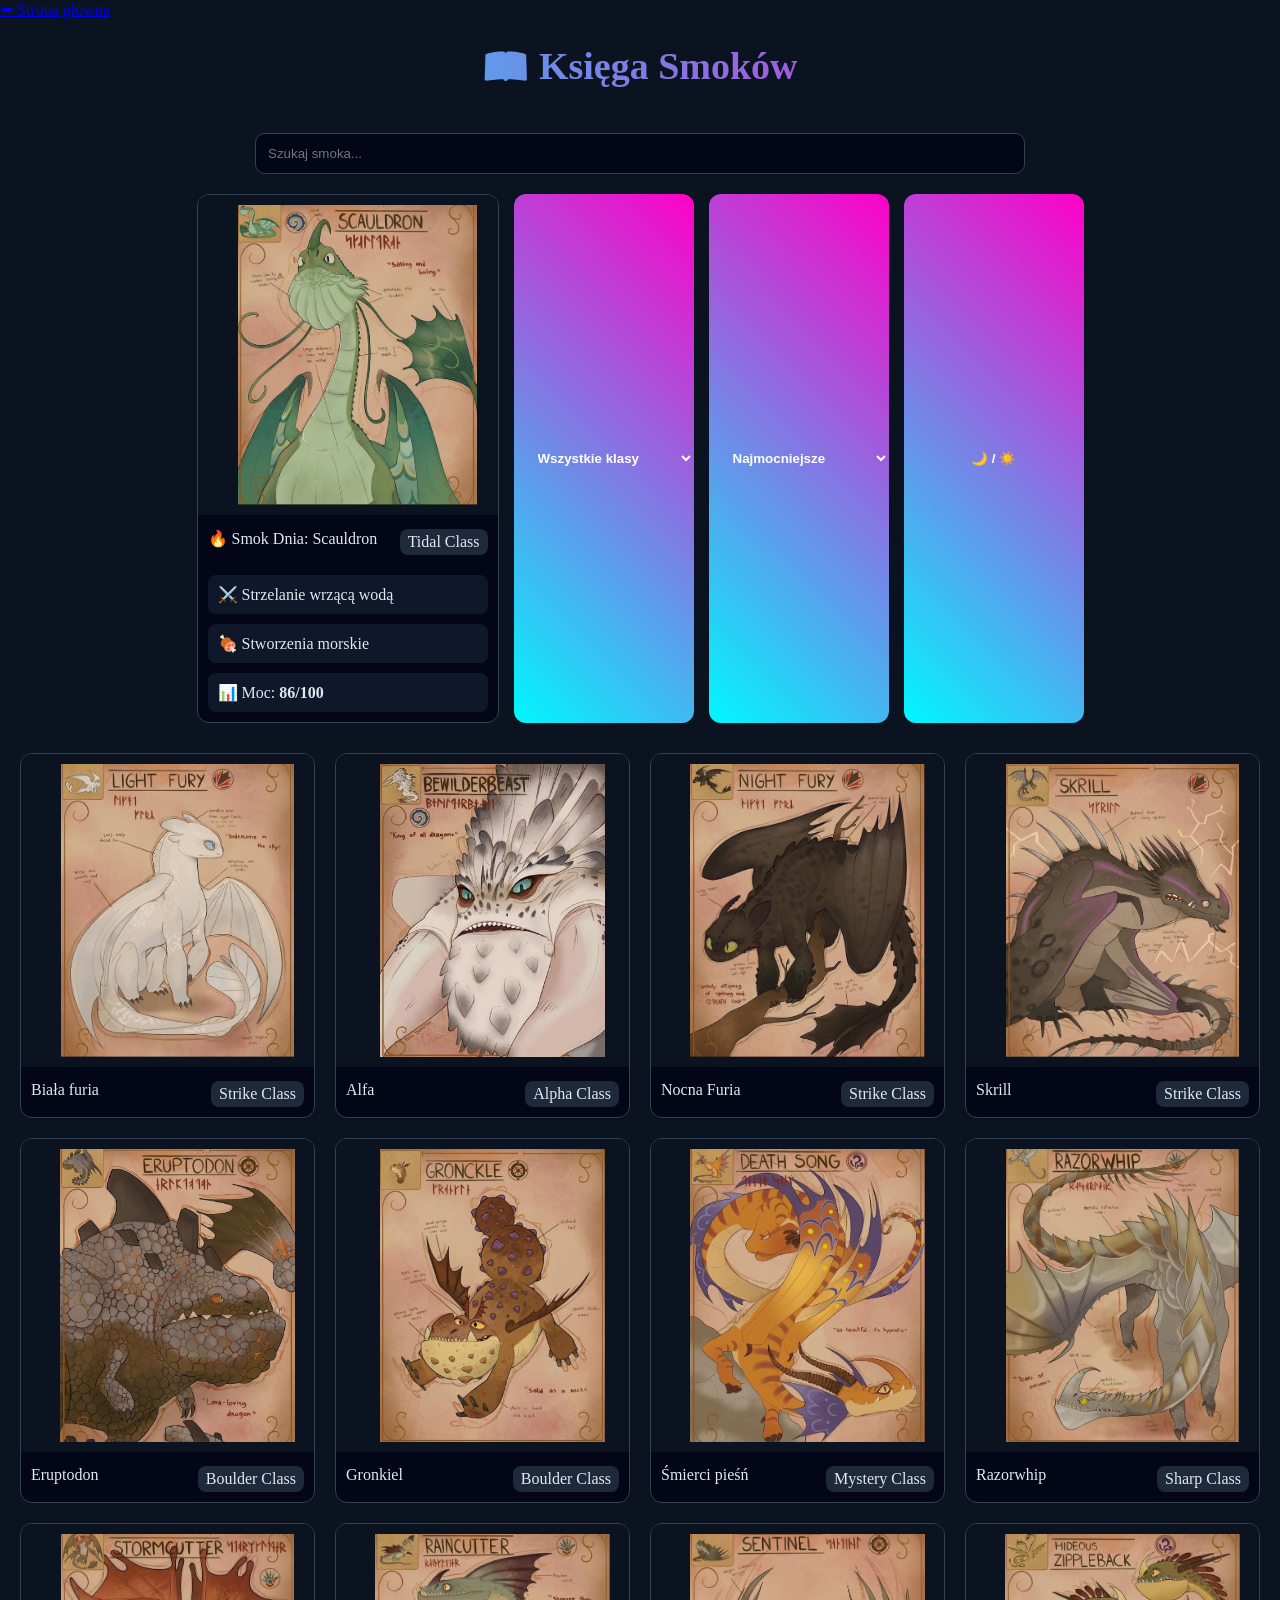
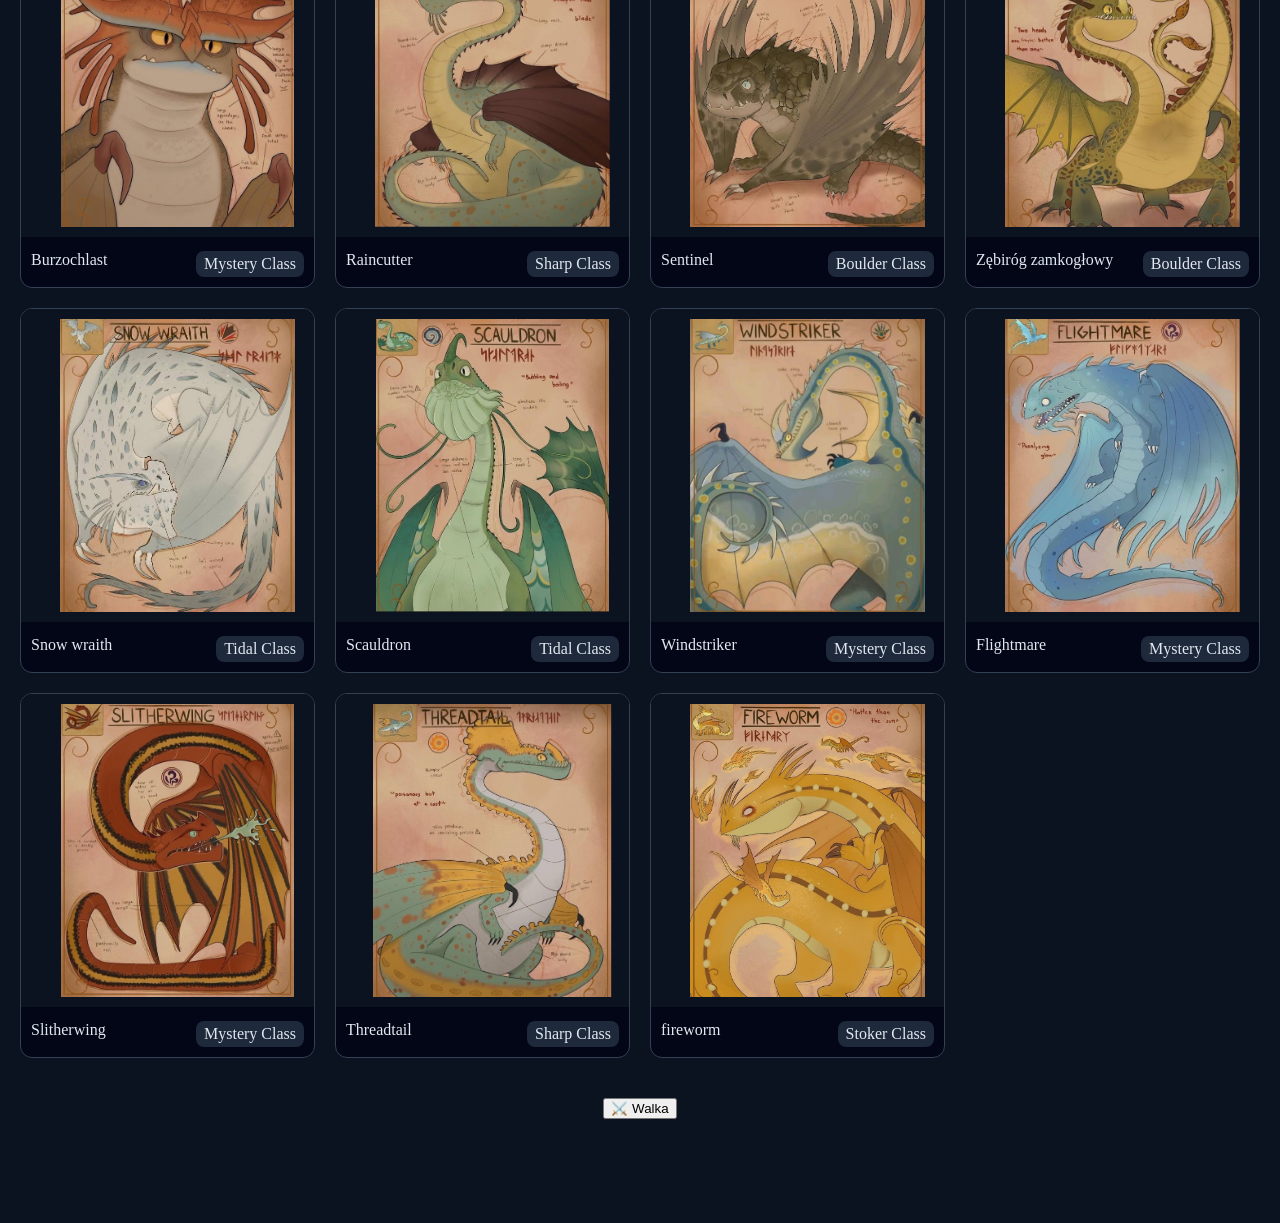
==== commit 6298a8b0: "ghfdghf" ====
--- a/smoki.html
+++ b/smoki.html
@@ -10,7 +10,7 @@
 <body>
 
 <div class="top-bar">
-  <a href="/index.html" class="back-btn" onclick="zamknijKsiege()">⬅ Strona główna</a>
+  <a href="/index.html" class="back-btn">⬅ Strona główna</a>
   <header>📖 Księga Smoków</header>
 </div>
 
@@ -36,22 +36,21 @@
 
 </div>
 
+<div class="container" id="container"></div>
+
+<!-- WALKA -->
 <div class="compare-box">
-  <select id="dragon1"></select>
-  <select id="dragon2"></select>
-  <button onclick="compareDragons()">⚔️ Porównaj</button>
+  <button onclick="startBattle()">⚔️ Walka</button>
 
   <div id="vsBox">VS</div>
 
   <div id="compareResult"></div>
 </div>
 
-<div class="container" id="container"></div>
-
 <script src="smoki.js"></script>
 
 <script>
-const container = document.getElementById("container");
+let selected = [];
 
 /* CLASSES */
 const classes = [...new Set(smoki.map(s => s.typ))];
@@ -66,7 +65,6 @@
 
   document.getElementById("featuredDragon").innerHTML = `
     <div class="dragon-card active featured">
-
       <img src="${d.zdjecie}">
 
       <div class="card-top">
@@ -77,13 +75,8 @@
       <div class="dragon-info" style="max-height:400px;">
         <div class="section">⚔️ ${d.atak}</div>
         <div class="section">🍖 ${d.pokarm}</div>
-        <div class="section">📊 Moc: <strong>${d.moc}/100</strong>
-          <div class="power-bar">
-            <div class="power-fill" style="width:${d.moc}%"></div>
-          </div>
-        </div>
-      </div>
-
+        <div class="section">📊 Moc: <strong>${d.moc}/100</strong></div>
+      </div>
     </div>
   `;
 }
@@ -95,8 +88,8 @@
 
   let data = [...smoki];
 
-  const filter = document.getElementById("classFilter").value;
-  const sort = document.getElementById("sortSelect").value;
+  const filter = classFilter.value;
+  const sort = sortSelect.value;
   const search = document.getElementById("search").value.toLowerCase();
 
   if(filter !== "all"){
@@ -116,8 +109,6 @@
     div.dataset.name = s.nazwa;
 
     div.innerHTML = `
-      <div class="fav ${localStorage.getItem(s.nazwa)?'active':''}">❤️</div>
-
       <img src="${s.zdjecie}">
 
       <div class="card-top">
@@ -126,17 +117,9 @@
       </div>
 
       <div class="dragon-info">
-
         <div class="section">⚔️ ${s.atak}</div>
         <div class="section">🍖 ${s.pokarm}</div>
-
-        <div class="section">
-          📊 Moc: <strong>${s.moc}/100</strong>
-          <div class="power-bar">
-            <div class="power-fill" style="width:${s.moc}%"></div>
-          </div>
-        </div>
-
+        <div class="section">📊 Moc: <strong>${s.moc}/100</strong></div>
       </div>
     `;
 
@@ -144,68 +127,74 @@
   });
 
   addEvents();
-  fillCompare();
-}
-
-/* EVENTS */
+}
+
+/* CLICK SYSTEM */
 function addEvents(){
 
-  document.querySelectorAll(".dragon-card").forEach(c=>{
-    c.addEventListener("click",()=>c.classList.toggle("active"));
-  });
-
-  document.querySelectorAll(".fav").forEach(f=>{
-    f.onclick = e=>{
-      e.stopPropagation();
-      const n = f.closest(".dragon-card").dataset.name;
-      f.classList.toggle("active");
-      localStorage.getItem(n)
-        ? localStorage.removeItem(n)
-        : localStorage.setItem(n,"1");
+  document.querySelectorAll(".dragon-card").forEach(card => {
+
+    card.onclick = () => {
+
+      const name = card.dataset.name;
+      const dragon = smoki.find(s => s.nazwa === name);
+
+      if(selected.find(s => s.nazwa === name)){
+        selected = selected.filter(s => s.nazwa !== name);
+        card.classList.remove("selected");
+      } else {
+
+        if(selected.length >= 2) return;
+
+        selected.push(dragon);
+        card.classList.add("selected");
+      }
     };
   });
 }
 
-/* COMPARE */
-function fillCompare(){
-  const a=document.getElementById("dragon1");
-  const b=document.getElementById("dragon2");
-
-  a.innerHTML=b.innerHTML="";
-
-  smoki.forEach(s=>{
-    a.innerHTML+=`<option>${s.nazwa}</option>`;
-    b.innerHTML+=`<option>${s.nazwa}</option>`;
-  });
-}
-
-/* VS ANIMATION */
-function compareDragons(){
-
-  const a = smoki.find(s=>s.nazwa==dragon1.value);
-  const b = smoki.find(s=>s.nazwa==dragon2.value);
+/* WALKA */
+function startBattle(){
+
+  if(selected.length < 2){
+    compareResult.innerHTML = "⚠️ Wybierz 2 smoki!";
+    return;
+  }
+
+  const a = selected[0];
+  const b = selected[1];
 
   const vs = document.getElementById("vsBox");
   const box = document.querySelector(".compare-box");
 
   vs.classList.add("active");
-  setTimeout(()=>vs.classList.remove("active"),1200);
-
   box.classList.add("flash");
-  setTimeout(()=>box.classList.remove("flash"),600);
-
-  const w = a.moc>b.moc?a:b;
-
-  document.getElementById("compareResult").innerHTML=`
-    🥇 Wygrywa: <b>${w.nazwa}</b><br>
-    ${a.nazwa}: ${a.moc} vs ${b.nazwa}: ${b.moc}
+
+  setTimeout(()=>{
+    vs.classList.remove("active");
+    box.classList.remove("flash");
+  }, 1000);
+
+  const winner = a.moc > b.moc ? a : b;
+
+  compareResult.innerHTML = `
+    ⚔️ WALKA<br><br>
+    🐉 ${a.nazwa} (${a.moc}) vs ${b.nazwa} (${b.moc})<br><br>
+    🥇 Wygrywa: <b>${winner.nazwa}</b>
   `;
+
+  setTimeout(()=>{
+    selected = [];
+    document.querySelectorAll(".dragon-card").forEach(c=>{
+      c.classList.remove("selected");
+    });
+  }, 1500);
 }
 
 /* CONTROLS */
-search.oninput=render;
-classFilter.onchange=render;
-sortSelect.onchange=render;
+search.oninput = render;
+classFilter.onchange = render;
+sortSelect.onchange = render;
 
 /* THEME */
 function toggleTheme(){
--- a/style.css
+++ b/style.css
@@ -40,10 +40,9 @@
   margin:10px;
 }
 
+/* BUTTONS */
 .controls select,
-.theme-btn,
-.compare-box button,
-.compare-box select {
+.theme-btn {
   padding:14px 20px;
   border:none;
   border-radius:12px;
@@ -53,25 +52,99 @@
   cursor:pointer;
   transition:0.3s;
   min-width:180px;
-  font-size:14px;
-  text-align:center;
 }
 
 .controls select:hover,
-.theme-btn:hover,
-.compare-box button:hover {
+.theme-btn:hover {
   transform:scale(1.08);
 }
 
-/* COMPARE */
-.compare-box {
-  text-align:center;
-  margin:20px;
+/* GRID */
+.container {
+  display:grid;
+  grid-template-columns:repeat(auto-fit,minmax(260px,1fr));
+  gap:20px;
+  padding:20px;
+}
+
+/* CARD */
+.dragon-card {
+  background:#020617;
+  border:1px solid #334155;
+  border-radius:12px;
+  overflow:hidden;
+  cursor:pointer;
+  transition:0.3s;
   position:relative;
 }
 
-#compareResult {
-  margin-top:10px;
+.dragon-card:hover {
+  transform:translateY(-5px);
+  box-shadow:0 0 15px #00f7ff33;
+}
+
+.dragon-card img {
+  width:100%;
+  aspect-ratio:1;
+  object-fit:contain;
+  padding:10px;
+  background:#0b1220;
+}
+
+/* TOP */
+.card-top {
+  display:flex;
+  justify-content:space-between;
+  padding:10px;
+}
+
+.badge {
+  background:#1e293b;
+  padding:4px 8px;
+  border-radius:8px;
+}
+
+/* INFO */
+.dragon-info {
+  max-height:0;
+  overflow:hidden;
+  transition:0.4s;
+  padding:0 10px;
+}
+
+.dragon-card.active .dragon-info {
+  max-height:400px;
+}
+
+.section {
+  margin:10px 0;
+  padding:10px;
+  background:#0f172a;
+  border-radius:8px;
+}
+
+/* POWER */
+.power-bar {
+  height:8px;
+  background:#1e293b;
+  border-radius:5px;
+}
+
+.power-fill {
+  height:100%;
+  background:linear-gradient(90deg,#00f7ff,#ff00c8);
+}
+
+/* SELECTION (WALKA) */
+.dragon-card.selected{
+  border:2px solid #00f7ff;
+  box-shadow:0 0 25px #00f7ff;
+  transform:scale(1.04);
+}
+
+.dragon-card.selected:nth-of-type(2){
+  border:2px solid #ff00c8;
+  box-shadow:0 0 25px #ff00c8;
 }
 
 /* VS */
@@ -79,17 +152,17 @@
   font-size:60px;
   font-weight:bold;
   text-align:center;
-  margin:10px 0;
+  margin:15px 0;
   color:#ff00c8;
   opacity:0;
   transform:scale(0.5);
-  text-shadow:0 0 15px #00f7ff, 0 0 30px #ff00c8;
+  text-shadow:0 0 20px #00f7ff, 0 0 30px #ff00c8;
   transition:0.3s;
 }
 
 #vsBox.active{
   opacity:1;
-  transform:scale(1.4);
+  transform:scale(1.5);
   animation: vsPulse 0.8s infinite alternate;
 }
 
@@ -99,7 +172,7 @@
     text-shadow:0 0 10px #00f7ff;
   }
   100%{
-    transform:scale(1.5);
+    transform:scale(1.6);
     text-shadow:0 0 35px #ff00c8;
   }
 }
@@ -113,7 +186,7 @@
   transform:translate(-50%,-50%);
   width:0;
   height:0;
-  background:radial-gradient(circle,#00f7ff55,#ff00c800);
+  background:radial-gradient(circle,#00f7ff55,#ff00c000);
   border-radius:50%;
   animation: flash 0.6s ease-out;
 }
@@ -123,104 +196,21 @@
   100%{width:400px;height:400px;opacity:0;}
 }
 
-/* GRID */
-.container {
-  display:grid;
-  grid-template-columns:repeat(auto-fit,minmax(260px,1fr));
-  gap:20px;
-  padding:20px;
-}
-
-/* CARD */
-.dragon-card {
-  background:#020617;
-  border:1px solid #334155;
-  border-radius:12px;
-  overflow:hidden;
-  cursor:pointer;
-  transition:0.3s;
+/* COMPARE BOX */
+.compare-box{
+  text-align:center;
+  margin:20px;
   position:relative;
 }
 
-.dragon-card:hover {
-  transform:translateY(-5px);
-  box-shadow:0 0 15px #00f7ff33;
-}
-
-.dragon-card img {
-  width:100%;
-  aspect-ratio:1;
-  object-fit:contain;
-  padding:10px;
-  background:#0b1220;
-}
-
-/* INFO */
-.card-top {
-  display:flex;
-  justify-content:space-between;
-  padding:10px;
-}
-
-.badge {
-  background:#1e293b;
-  padding:4px 8px;
-  border-radius:8px;
-}
-
-.dragon-info {
-  max-height:0;
-  overflow:hidden;
-  transition:0.4s;
-  padding:0 10px;
-}
-
-.dragon-card.active .dragon-info {
-  max-height:400px;
-}
-
-.section {
-  margin:10px 0;
-  padding:10px;
-  background:#0f172a;
-  border-radius:8px;
-}
-
-/* POWER */
-.power-bar {
-  height:8px;
-  background:#1e293b;
-  border-radius:5px;
-}
-
-.power-fill {
-  height:100%;
-  background:linear-gradient(90deg,#00f7ff,#ff00c8);
-}
-
-/* STARS */
-.star {
-  cursor:pointer;
-  color:gray;
-}
-
-.star.active {
-  color:gold;
-}
-
-/* FAV */
-.fav {
-  position:absolute;
-  right:10px;
-  top:10px;
-}
-
-.fav.active {
-  color:red;
-}
-
-/* FEATURED */
-.featured {
+/* RESULT */
+#compareResult{
+  margin-top:10px;
+  font-size:18px;
+}
+
+/* FEATURED DRAGON */
+.featured{
   max-width:300px;
   margin:auto;
 }
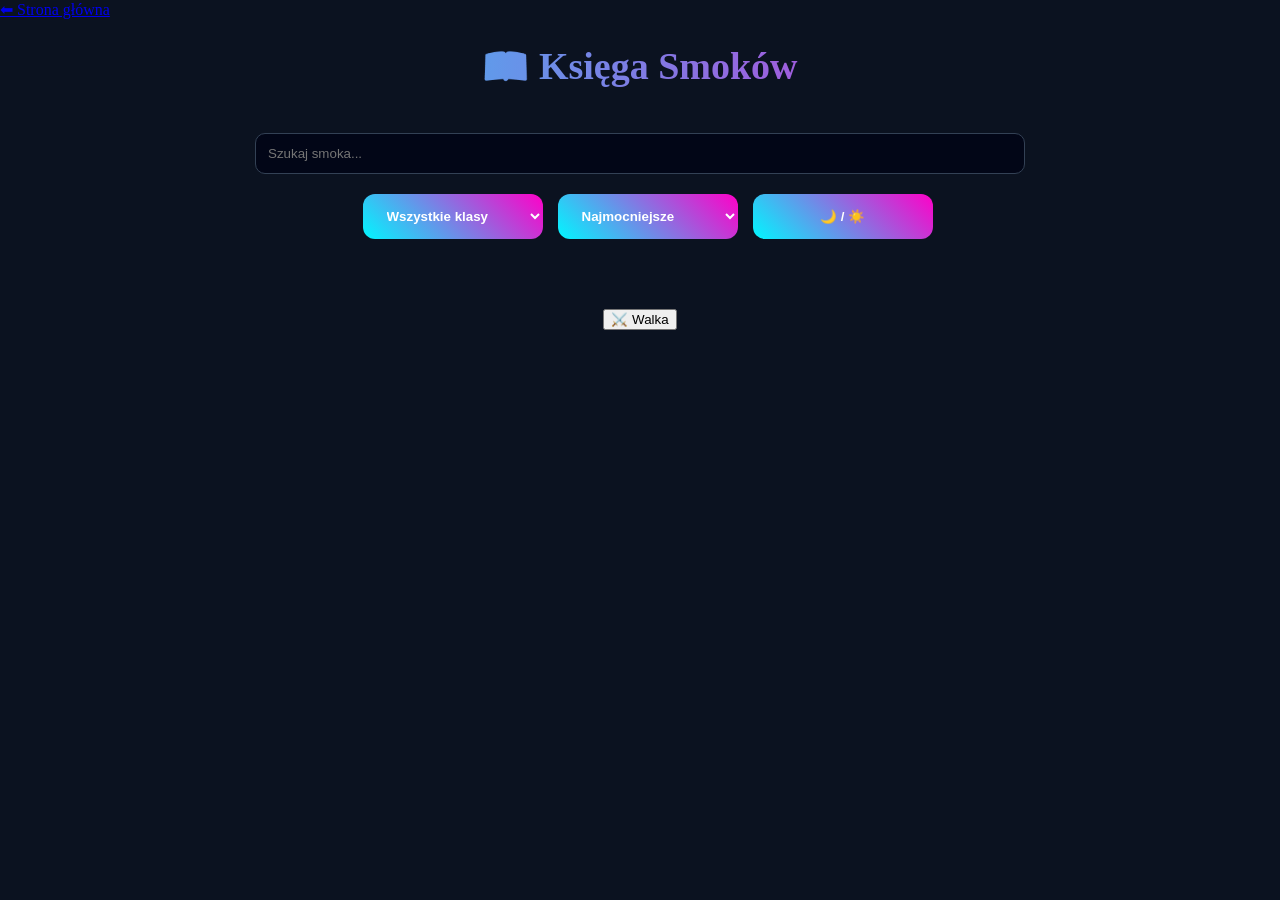
==== commit 8cee8045: "hdfh" ====
--- a/smoki.html
+++ b/smoki.html
@@ -40,7 +40,7 @@
 
 <!-- WALKA -->
 <div class="compare-box">
-  <button onclick="startBattle()">⚔️ Walka</button>
+  <button onclick="toggleBattleMode()">⚔️ Walka</button>
 
   <div id="vsBox">VS</div>
 
@@ -204,6 +204,54 @@
 /* START */
 renderDragonOfDay();
 render();
+let selected = [];
+let battleMode = false;
+
+/* TRYB WALKI */
+function toggleBattleMode(){
+  battleMode = !battleMode;
+  selected = [];
+
+  document.querySelectorAll(".dragon-card").forEach(c=>{
+    c.classList.remove("selected");
+  });
+
+  alert(battleMode ? "⚔️ TRYB WALKI WŁĄCZONY" : "ℹ️ TRYB NORMALNY");
+}
+
+/* EVENTY */
+function addEvents(){
+
+  document.querySelectorAll(".dragon-card").forEach(card => {
+
+    card.onclick = () => {
+
+      const name = card.dataset.name;
+
+      // 🔵 TRYB NORMALNY → info
+      if(!battleMode){
+        card.classList.toggle("active");
+        return;
+      }
+
+      // ⚔️ TRYB WALKI → wybór
+      const dragon = smoki.find(s => s.nazwa === name);
+
+      if(selected.find(s => s.nazwa === name)){
+        selected = selected.filter(s => s.nazwa !== name);
+        card.classList.remove("selected");
+      } else {
+
+        if(selected.length >= 2) return;
+
+        selected.push(dragon);
+        card.classList.add("selected");
+      }
+    };
+
+  });
+
+}
 </script>
 
 </body>
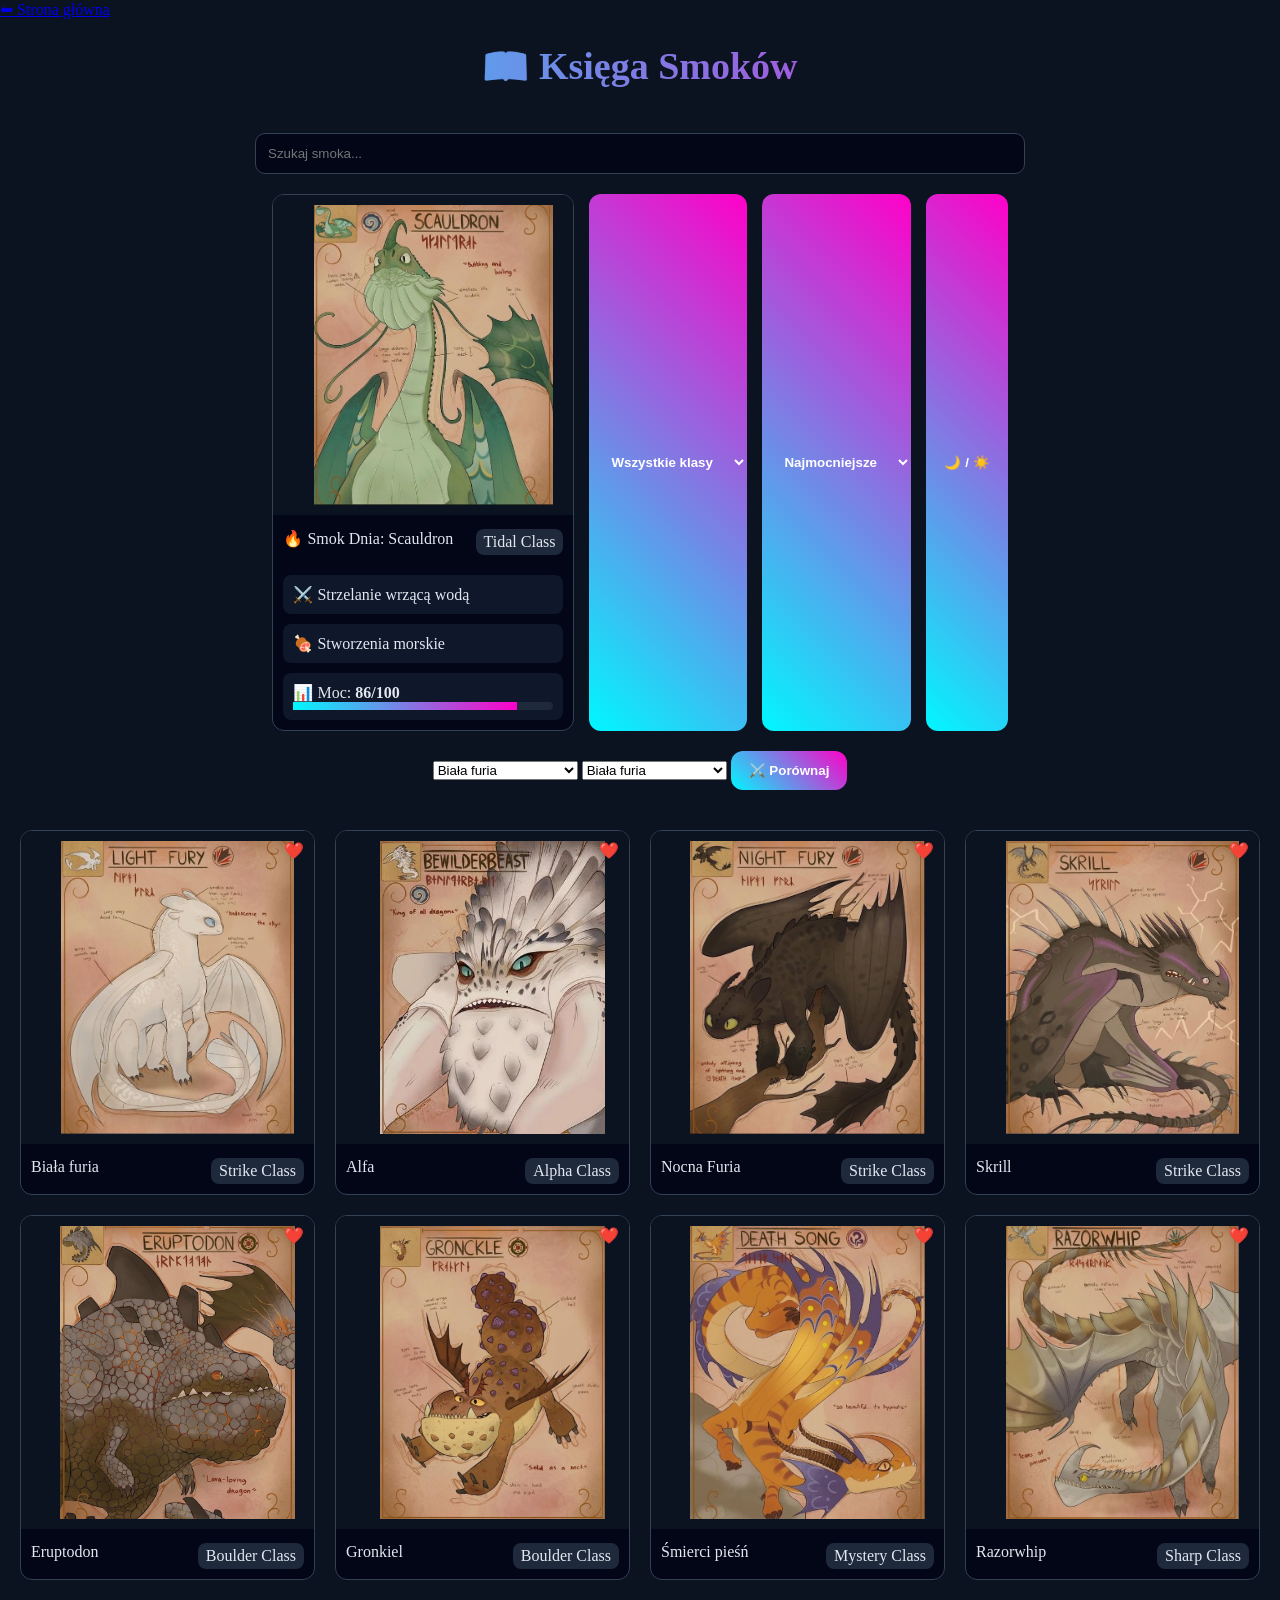
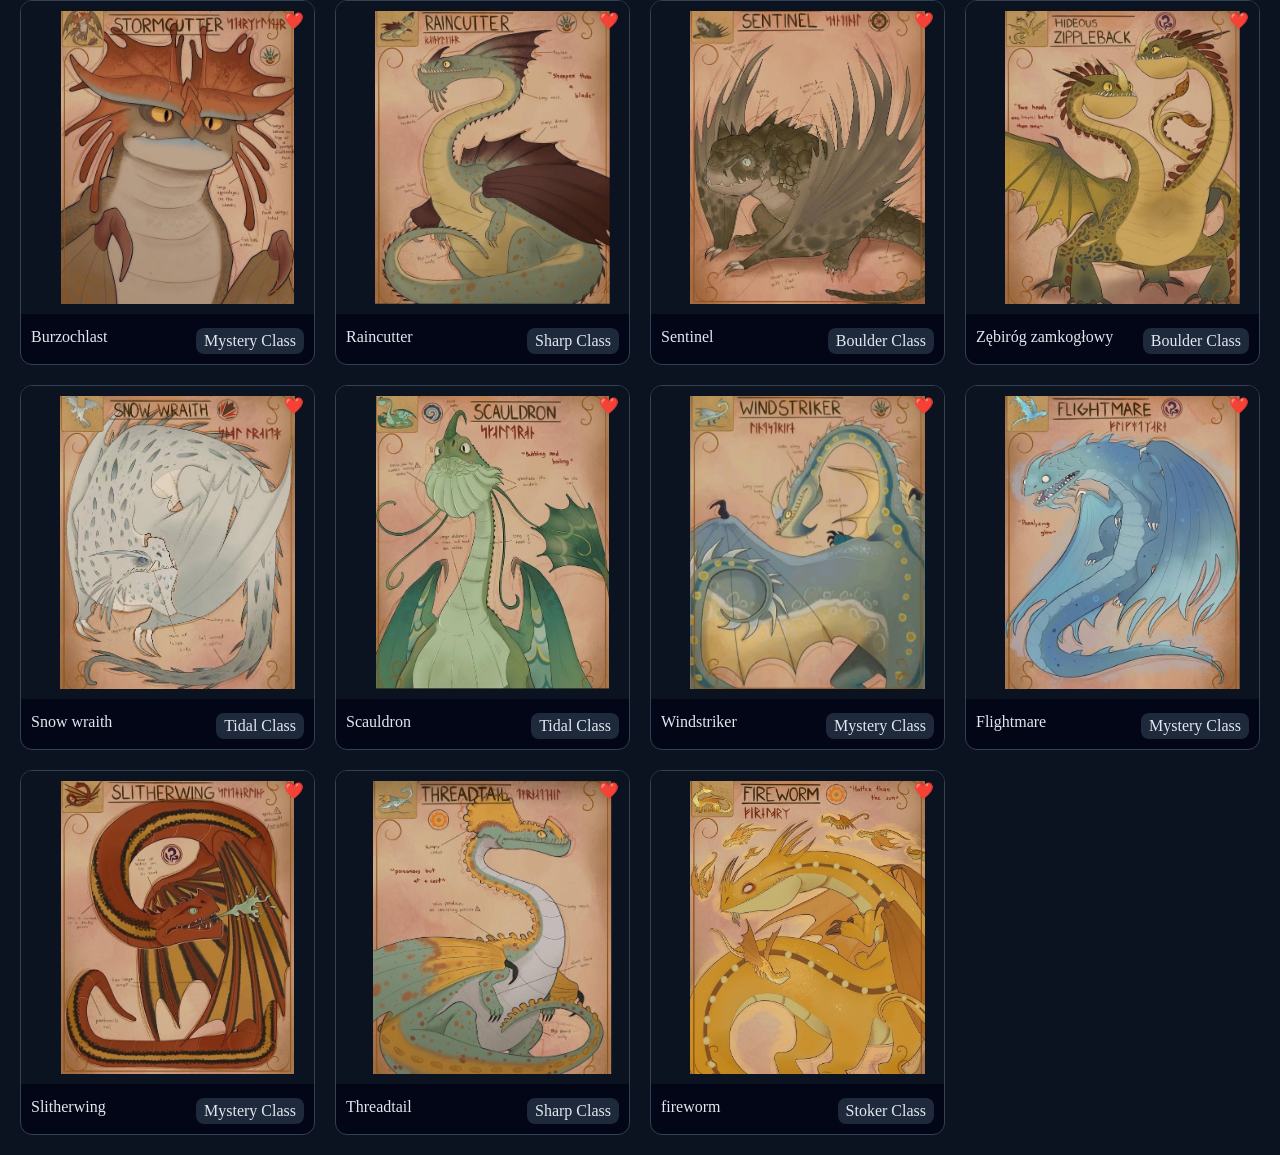
==== commit 53bbff9b: "hgjghj" ====
--- a/smoki.html
+++ b/smoki.html
@@ -10,7 +10,7 @@
 <body>
 
 <div class="top-bar">
-  <a href="/index.html" class="back-btn">⬅ Strona główna</a>
+  <a href="#" class="back-btn" onclick="zamknijKsiege()">⬅ Strona główna</a>
   <header>📖 Księga Smoków</header>
 </div>
 
@@ -18,6 +18,7 @@
   <input type="text" id="search" placeholder="Szukaj smoka...">
 </div>
 
+<!-- CONTROLS -->
 <div class="controls">
 
   <div id="featuredDragon"></div>
@@ -36,21 +37,20 @@
 
 </div>
 
+<!-- PORÓWNYWARKA -->
+<div class="compare-box">
+  <select id="dragon1"></select>
+  <select id="dragon2"></select>
+  <button onclick="compareDragons()">⚔️ Porównaj</button>
+  <div id="compareResult"></div>
+</div>
+
 <div class="container" id="container"></div>
 
-<!-- WALKA -->
-<div class="compare-box">
-  <button onclick="toggleBattleMode()">⚔️ Walka</button>
-
-  <div id="vsBox">VS</div>
-
-  <div id="compareResult"></div>
-</div>
-
 <script src="smoki.js"></script>
 
 <script>
-let selected = [];
+const container = document.getElementById("container");
 
 /* CLASSES */
 const classes = [...new Set(smoki.map(s => s.typ))];
@@ -65,6 +65,7 @@
 
   document.getElementById("featuredDragon").innerHTML = `
     <div class="dragon-card active featured">
+
       <img src="${d.zdjecie}">
 
       <div class="card-top">
@@ -75,8 +76,13 @@
       <div class="dragon-info" style="max-height:400px;">
         <div class="section">⚔️ ${d.atak}</div>
         <div class="section">🍖 ${d.pokarm}</div>
-        <div class="section">📊 Moc: <strong>${d.moc}/100</strong></div>
-      </div>
+        <div class="section">📊 Moc: <strong>${d.moc}/100</strong>
+          <div class="power-bar">
+            <div class="power-fill" style="width:${d.moc}%"></div>
+          </div>
+        </div>
+      </div>
+
     </div>
   `;
 }
@@ -88,8 +94,8 @@
 
   let data = [...smoki];
 
-  const filter = classFilter.value;
-  const sort = sortSelect.value;
+  const filter = document.getElementById("classFilter").value;
+  const sort = document.getElementById("sortSelect").value;
   const search = document.getElementById("search").value.toLowerCase();
 
   if(filter !== "all"){
@@ -109,6 +115,8 @@
     div.dataset.name = s.nazwa;
 
     div.innerHTML = `
+      <div class="fav ${localStorage.getItem(s.nazwa)?'active':''}">❤️</div>
+
       <img src="${s.zdjecie}">
 
       <div class="card-top">
@@ -117,9 +125,24 @@
       </div>
 
       <div class="dragon-info">
+
         <div class="section">⚔️ ${s.atak}</div>
         <div class="section">🍖 ${s.pokarm}</div>
-        <div class="section">📊 Moc: <strong>${s.moc}/100</strong></div>
+
+        <div class="section">
+          📊 Moc: <strong>${s.moc}/100</strong>
+          <div class="power-bar">
+            <div class="power-fill" style="width:${s.moc}%"></div>
+          </div>
+        </div>
+
+        <div class="section stars">
+          ⭐ Ocena:
+          ${[1,2,3,4,5].map(i=>`
+            <span class="star ${i <= (localStorage.getItem("r_"+s.nazwa)||0)?'active':''}" data-r="${i}">★</span>
+          `).join("")}
+        </div>
+
       </div>
     `;
 
@@ -127,74 +150,68 @@
   });
 
   addEvents();
-}
-
-/* CLICK SYSTEM */
+  fillCompare();
+}
+
+/* EVENTS */
 function addEvents(){
 
-  document.querySelectorAll(".dragon-card").forEach(card => {
-
-    card.onclick = () => {
-
-      const name = card.dataset.name;
-      const dragon = smoki.find(s => s.nazwa === name);
-
-      if(selected.find(s => s.nazwa === name)){
-        selected = selected.filter(s => s.nazwa !== name);
-        card.classList.remove("selected");
-      } else {
-
-        if(selected.length >= 2) return;
-
-        selected.push(dragon);
-        card.classList.add("selected");
-      }
+  document.querySelectorAll(".dragon-card").forEach(c=>{
+    c.addEventListener("click",()=>c.classList.toggle("active"));
+  });
+
+  document.querySelectorAll(".fav").forEach(f=>{
+    f.onclick = e=>{
+      e.stopPropagation();
+      const n = f.closest(".dragon-card").dataset.name;
+      f.classList.toggle("active");
+      localStorage.getItem(n)
+        ? localStorage.removeItem(n)
+        : localStorage.setItem(n,"1");
     };
   });
-}
-
-/* WALKA */
-function startBattle(){
-
-  if(selected.length < 2){
-    compareResult.innerHTML = "⚠️ Wybierz 2 smoki!";
-    return;
-  }
-
-  const a = selected[0];
-  const b = selected[1];
-
-  const vs = document.getElementById("vsBox");
-  const box = document.querySelector(".compare-box");
-
-  vs.classList.add("active");
-  box.classList.add("flash");
-
-  setTimeout(()=>{
-    vs.classList.remove("active");
-    box.classList.remove("flash");
-  }, 1000);
-
-  const winner = a.moc > b.moc ? a : b;
-
-  compareResult.innerHTML = `
-    ⚔️ WALKA<br><br>
-    🐉 ${a.nazwa} (${a.moc}) vs ${b.nazwa} (${b.moc})<br><br>
-    🥇 Wygrywa: <b>${winner.nazwa}</b>
+
+  document.querySelectorAll(".star").forEach(s=>{
+    s.onclick = e=>{
+      e.stopPropagation();
+      const r = s.dataset.r;
+      const n = s.closest(".dragon-card").dataset.name;
+      localStorage.setItem("r_"+n,r);
+      render();
+    };
+  });
+}
+
+/* COMPARE */
+function fillCompare(){
+  const a=document.getElementById("dragon1");
+  const b=document.getElementById("dragon2");
+
+  a.innerHTML=b.innerHTML="";
+
+  smoki.forEach(s=>{
+    a.innerHTML+=`<option>${s.nazwa}</option>`;
+    b.innerHTML+=`<option>${s.nazwa}</option>`;
+  });
+}
+
+function compareDragons(){
+
+  const a = smoki.find(s=>s.nazwa==dragon1.value);
+  const b = smoki.find(s=>s.nazwa==dragon2.value);
+
+  const w = a.moc>b.moc?a:b;
+
+  document.getElementById("compareResult").innerHTML=`
+    🥇 Wygrywa: <b>${w.nazwa}</b><br>
+    ${a.nazwa}: ${a.moc} vs ${b.nazwa}: ${b.moc}
   `;
-
-  setTimeout(()=>{
-    selected = [];
-    document.querySelectorAll(".dragon-card").forEach(c=>{
-      c.classList.remove("selected");
-    });
-  }, 1500);
 }
 
 /* CONTROLS */
-search.oninput = render;
-classFilter.onchange = render;
-sortSelect.onchange = render;
+search.oninput=render;
+classFilter.onchange=render;
+sortSelect.onchange=render;
 
 /* THEME */
 function toggleTheme(){
@@ -204,54 +221,6 @@
 /* START */
 renderDragonOfDay();
 render();
-let selected = [];
-let battleMode = false;
-
-/* TRYB WALKI */
-function toggleBattleMode(){
-  battleMode = !battleMode;
-  selected = [];
-
-  document.querySelectorAll(".dragon-card").forEach(c=>{
-    c.classList.remove("selected");
-  });
-
-  alert(battleMode ? "⚔️ TRYB WALKI WŁĄCZONY" : "ℹ️ TRYB NORMALNY");
-}
-
-/* EVENTY */
-function addEvents(){
-
-  document.querySelectorAll(".dragon-card").forEach(card => {
-
-    card.onclick = () => {
-
-      const name = card.dataset.name;
-
-      // 🔵 TRYB NORMALNY → info
-      if(!battleMode){
-        card.classList.toggle("active");
-        return;
-      }
-
-      // ⚔️ TRYB WALKI → wybór
-      const dragon = smoki.find(s => s.nazwa === name);
-
-      if(selected.find(s => s.nazwa === name)){
-        selected = selected.filter(s => s.nazwa !== name);
-        card.classList.remove("selected");
-      } else {
-
-        if(selected.length >= 2) return;
-
-        selected.push(dragon);
-        card.classList.add("selected");
-      }
-    };
-
-  });
-
-}
 </script>
 
 </body>
--- a/style.css
+++ b/style.css
@@ -40,10 +40,10 @@
   margin:10px;
 }
 
-/* BUTTONS */
 .controls select,
-.theme-btn {
-  padding:14px 20px;
+.theme-btn,
+.compare-box button {
+  padding:12px 18px;
   border:none;
   border-radius:12px;
   background:linear-gradient(45deg,#00f7ff,#ff00c8);
@@ -51,12 +51,22 @@
   font-weight:bold;
   cursor:pointer;
   transition:0.3s;
-  min-width:180px;
 }
 
 .controls select:hover,
-.theme-btn:hover {
+.theme-btn:hover,
+.compare-box button:hover {
   transform:scale(1.08);
+}
+
+/* COMPARE */
+.compare-box {
+  text-align:center;
+  margin:20px;
+}
+
+#compareResult {
+  margin-top:10px;
 }
 
 /* GRID */
@@ -91,7 +101,7 @@
   background:#0b1220;
 }
 
-/* TOP */
+/* INFO */
 .card-top {
   display:flex;
   justify-content:space-between;
@@ -104,7 +114,6 @@
   border-radius:8px;
 }
 
-/* INFO */
 .dragon-info {
   max-height:0;
   overflow:hidden;
@@ -135,82 +144,29 @@
   background:linear-gradient(90deg,#00f7ff,#ff00c8);
 }
 
-/* SELECTION (WALKA) */
-.dragon-card.selected{
-  border:2px solid #00f7ff;
-  box-shadow:0 0 25px #00f7ff;
-  transform:scale(1.04);
+/* STARS */
+.star {
+  cursor:pointer;
+  color:gray;
 }
 
-.dragon-card.selected:nth-of-type(2){
-  border:2px solid #ff00c8;
-  box-shadow:0 0 25px #ff00c8;
+.star.active {
+  color:gold;
 }
 
-/* VS */
-#vsBox{
-  font-size:60px;
-  font-weight:bold;
-  text-align:center;
-  margin:15px 0;
-  color:#ff00c8;
-  opacity:0;
-  transform:scale(0.5);
-  text-shadow:0 0 20px #00f7ff, 0 0 30px #ff00c8;
-  transition:0.3s;
+/* FAV */
+.fav {
+  position:absolute;
+  right:10px;
+  top:10px;
 }
 
-#vsBox.active{
-  opacity:1;
-  transform:scale(1.5);
-  animation: vsPulse 0.8s infinite alternate;
+.fav.active {
+  color:red;
 }
 
-@keyframes vsPulse{
-  0%{
-    transform:scale(1.2);
-    text-shadow:0 0 10px #00f7ff;
-  }
-  100%{
-    transform:scale(1.6);
-    text-shadow:0 0 35px #ff00c8;
-  }
-}
-
-/* FLASH EFFECT */
-.compare-box.flash::before{
-  content:"";
-  position:absolute;
-  left:50%;
-  top:50%;
-  transform:translate(-50%,-50%);
-  width:0;
-  height:0;
-  background:radial-gradient(circle,#00f7ff55,#ff00c000);
-  border-radius:50%;
-  animation: flash 0.6s ease-out;
-}
-
-@keyframes flash{
-  0%{width:0;height:0;opacity:1;}
-  100%{width:400px;height:400px;opacity:0;}
-}
-
-/* COMPARE BOX */
-.compare-box{
-  text-align:center;
-  margin:20px;
-  position:relative;
-}
-
-/* RESULT */
-#compareResult{
-  margin-top:10px;
-  font-size:18px;
-}
-
-/* FEATURED DRAGON */
-.featured{
+/* FEATURED */
+.featured {
   max-width:300px;
   margin:auto;
 }
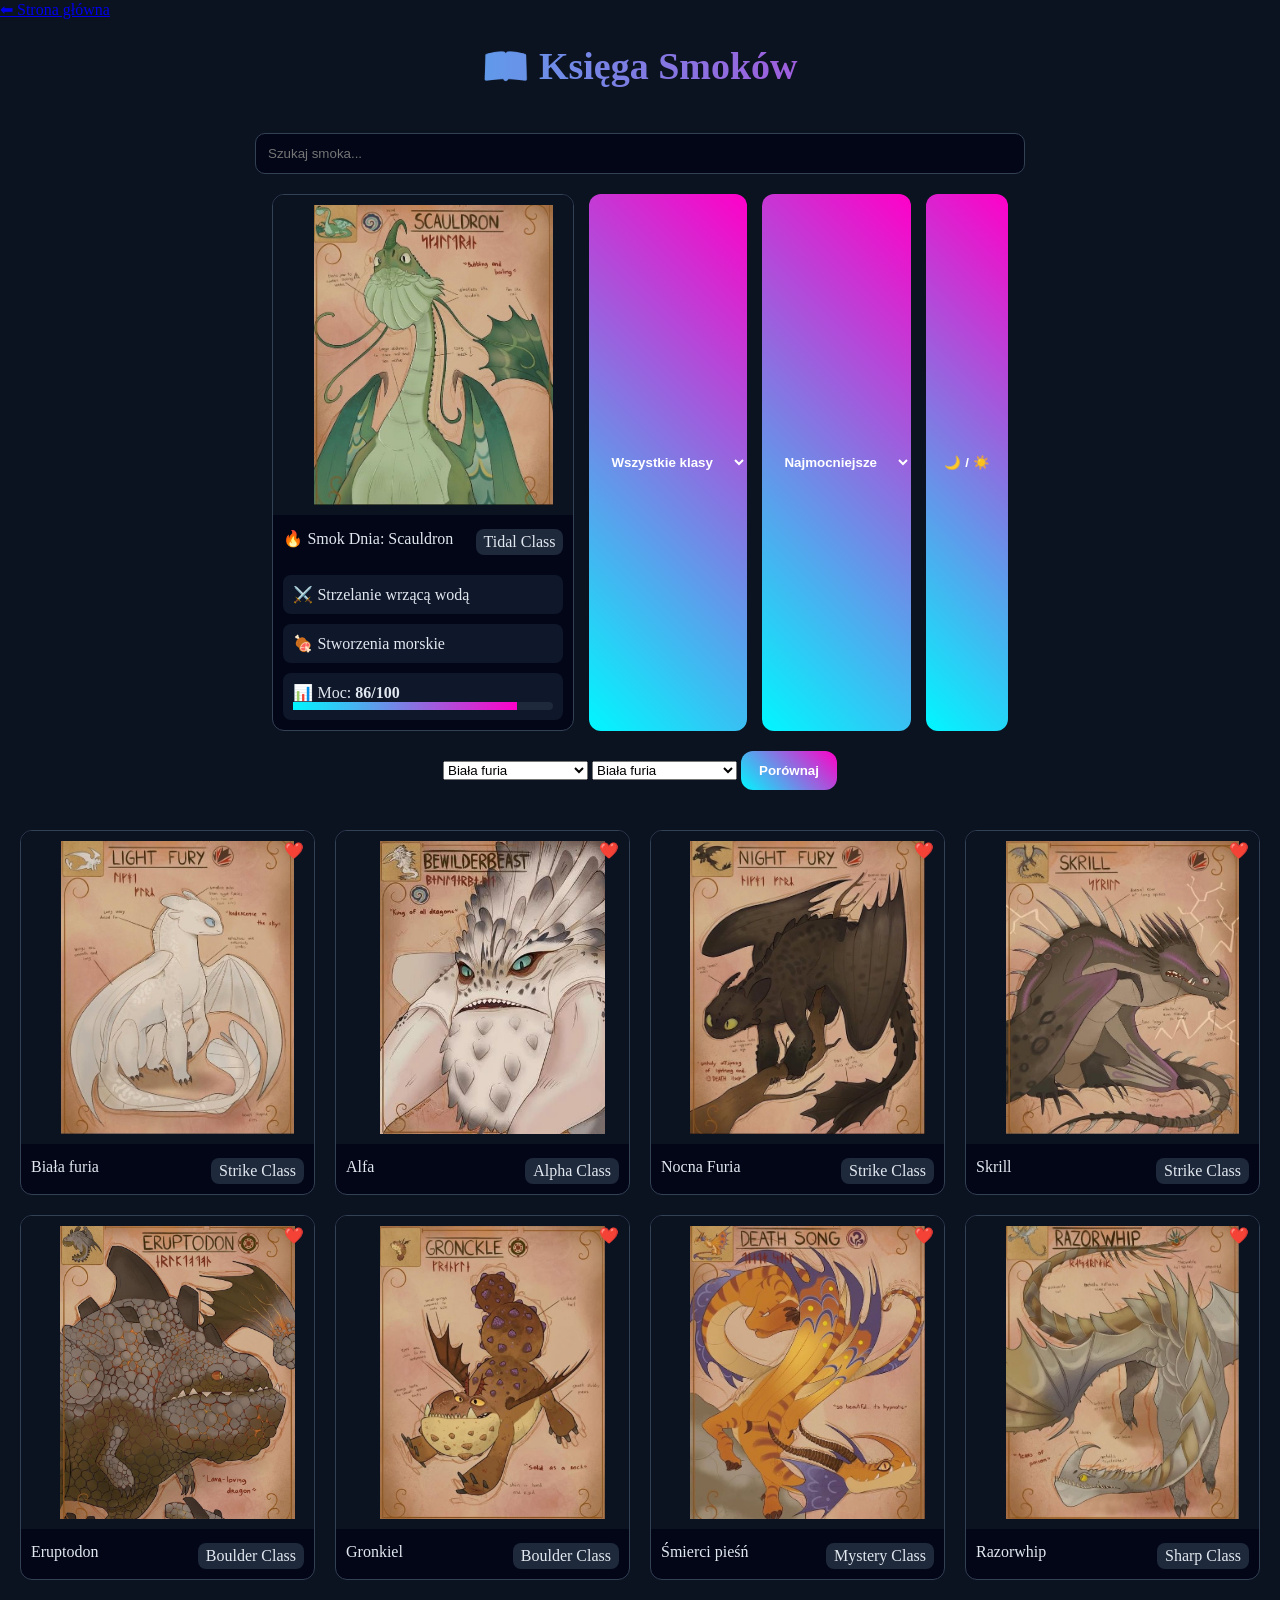
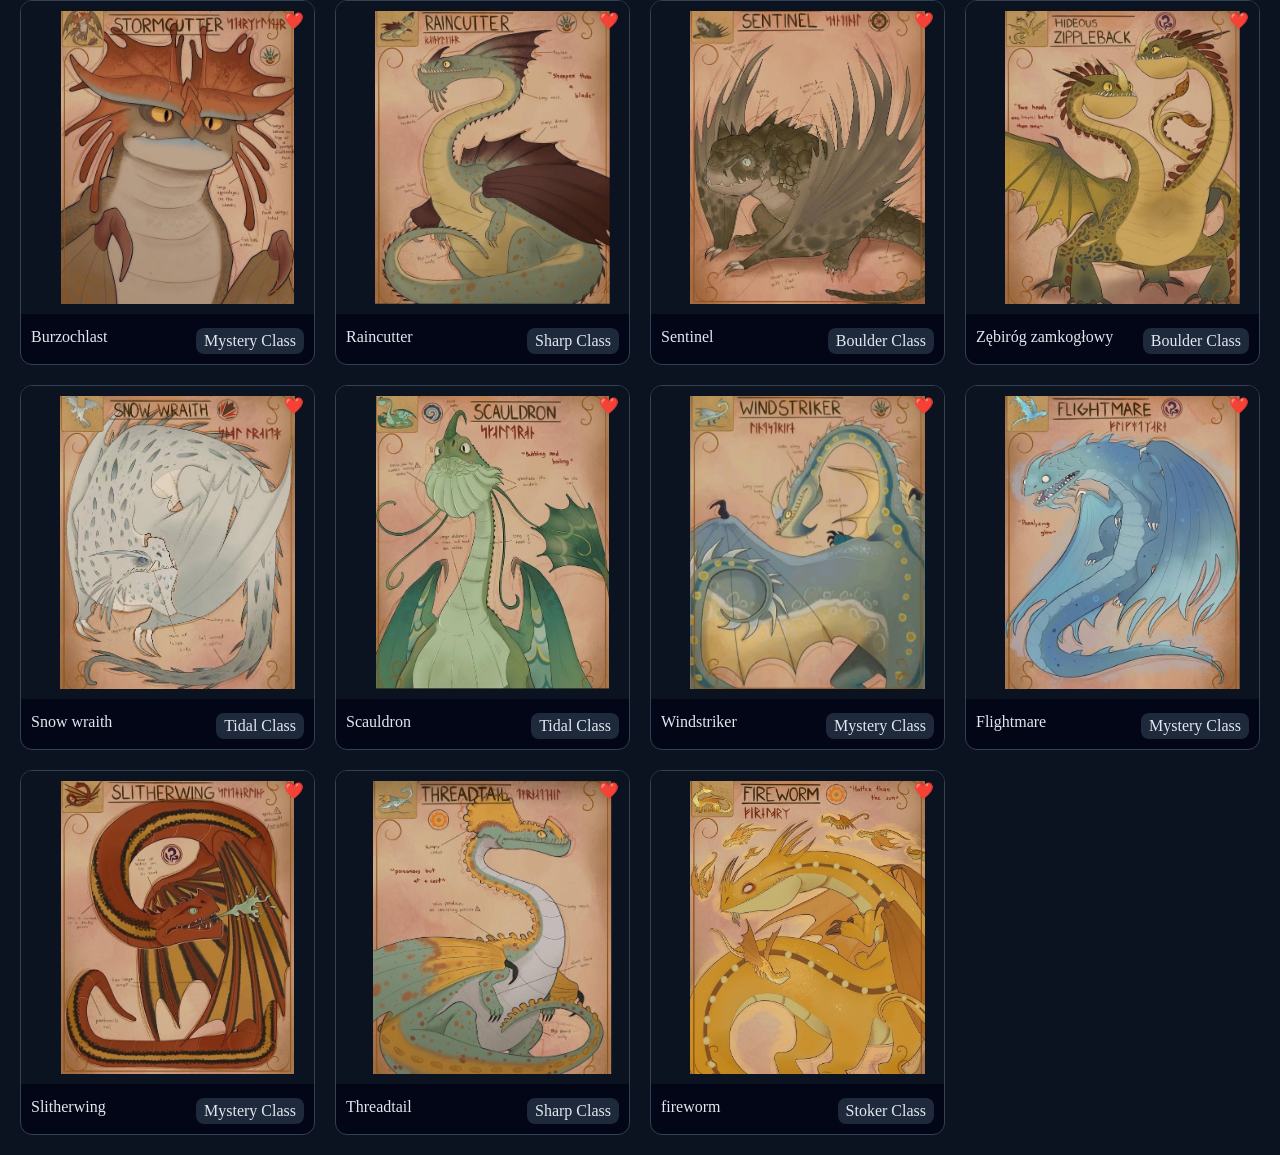
==== commit c7d0769b: "mh" ====
--- a/smoki.html
+++ b/smoki.html
@@ -10,7 +10,7 @@
 <body>
 
 <div class="top-bar">
-  <a href="#" class="back-btn" onclick="zamknijKsiege()">⬅ Strona główna</a>
+  <a href="/index.html" class="back-btn" onclick="zamknijKsiege()">⬅ Strona główna</a>
   <header>📖 Księga Smoków</header>
 </div>
 
@@ -41,7 +41,7 @@
 <div class="compare-box">
   <select id="dragon1"></select>
   <select id="dragon2"></select>
-  <button onclick="compareDragons()">⚔️ Porównaj</button>
+  <button onclick="compareDragons()">Porównaj</button>
   <div id="compareResult"></div>
 </div>
 
